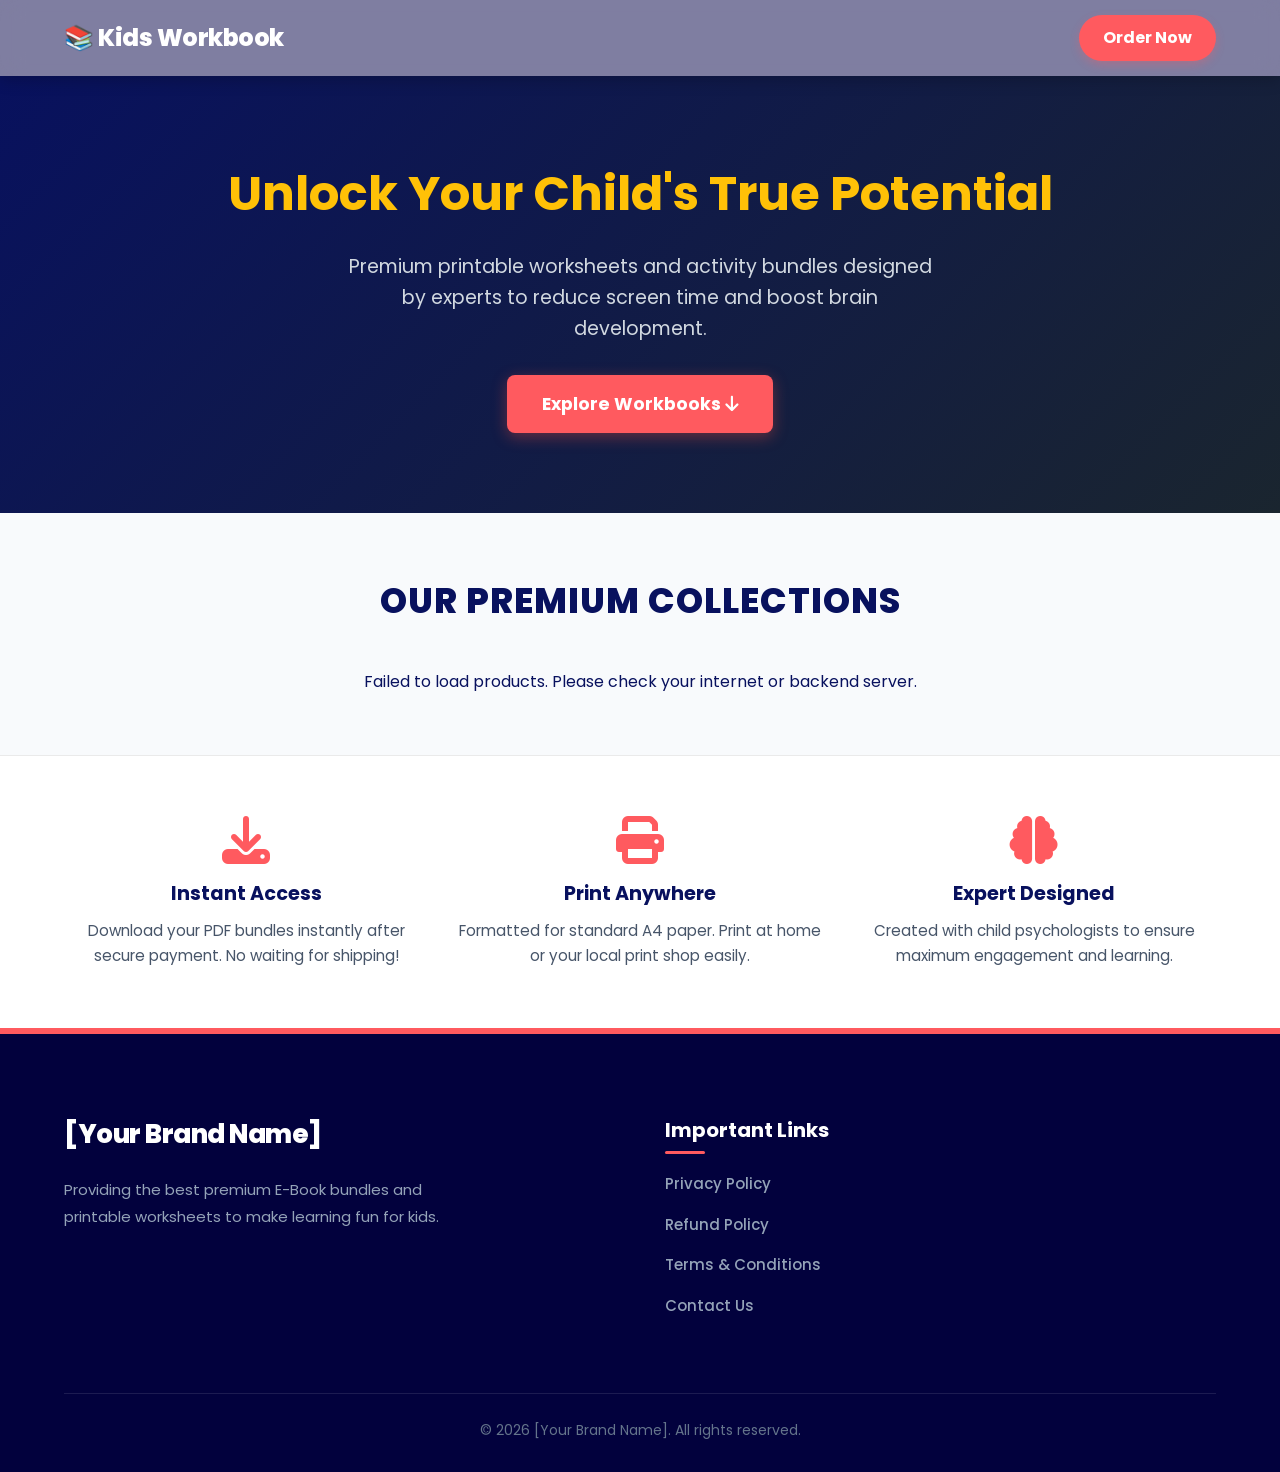
==== frontend/index.html @ 14c8f672 "added index" ====
<!DOCTYPE html>
<html lang="en">
<head>
    <meta charset="UTF-8">
    <meta name="viewport" content="width=device-width, initial-scale=1.0">
    <title>Home - Kids Learning Materials</title>
    <link href="https://fonts.googleapis.com/css2?family=Poppins:wght@400;600;800&display=swap" rel="stylesheet">
    <link rel="stylesheet" href="https://cdnjs.cloudflare.com/ajax/libs/font-awesome/6.4.0/css/all.min.css">
    
    <link rel="stylesheet" href="workbook.css">
    <link rel="stylesheet" href="footer-style.css">
    
    <link rel="stylesheet" href="index.css">
</head>
<body>

    <nav class="top-nav">
        <div class="nav-brand">📚 Kids Workbook</div>
        <a href="checkout.html" class="nav-btn">Order Now</a>
    </nav>

    <section class="hero">
        <h1>Unlock Your Child's True Potential</h1>
        <p>Premium printable worksheets and activity bundles designed by experts to reduce screen time and boost brain development.</p>
        <a href="#workbooks" class="btn-main">Explore Workbooks <i class="fas fa-arrow-down"></i></a>
    </section>

    <section class="products-section" id="workbooks">
        <h2 class="section-title">Our Premium Collections</h2>
        
        <div class="product-grid" id="product-container">
            <p style="font-size: 1.2rem; color: #555;">Loading amazing workbooks...</p>
        </div>
    </section>

    <section class="features-home">
        <div class="feature-item">
            <i class="fas fa-download"></i>
            <h4>Instant Access</h4>
            <p>Download your PDF bundles instantly after secure payment. No waiting for shipping!</p>
        </div>
        <div class="feature-item">
            <i class="fas fa-print"></i>
            <h4>Print Anywhere</h4>
            <p>Formatted for standard A4 paper. Print at home or your local print shop easily.</p>
        </div>
        <div class="feature-item">
            <i class="fas fa-brain"></i>
            <h4>Expert Designed</h4>
            <p>Created with child psychologists to ensure maximum engagement and learning.</p>
        </div>
    </section>

    <footer class="site-footer">
        <div class="footer-container">
            <div class="footer-brand">
                <h3>[Your Brand Name]</h3>
                <p>Providing the best premium E-Book bundles and printable worksheets to make learning fun for kids.</p>
            </div>

            <div class="footer-links">
                <h4>Important Links</h4>
                <ul>
                    <li><a href="privacy-policy.html">Privacy Policy</a></li>
                    <li><a href="refund-policy.html">Refund Policy</a></li>
                    <li><a href="terms-conditions.html">Terms & Conditions</a></li>
                    <li><a href="contact-us.html">Contact Us</a></li>
                </ul>
            </div>
        </div>

        <div class="footer-bottom">
            <p>&copy; 2026 [Your Brand Name]. All rights reserved.</p>
        </div>
    </footer>

    <script src="config.js"></script>
    <script src="index.js"></script>
</body>
</html>
---- frontend/workbook.css ----
/* =========================================
   COLOR PALETTE & VARIABLES (Kids & Trust Psychology)
   ========================================= */
   :root {
    --c-primary: #06033d;       /* Trustworthy Indigo for Parents */
    --c-secondary: #10B981;     /* Growth/Success Emerald Green */
    --c-action: #FF5A5F;        /* Vibrant Coral Red for High Conversion CTAs */
    --c-action-hover: #E0484D;  /* Darker Coral for Hover */
    --c-accent: #FFC107;        /* Playful Yellow */
    --c-dark: #08115e;          /* Soft Slate Dark for readable text */
    --c-text-gray: #475569;     /* Slate Gray for paragraphs */
    --c-bg-light: #F8FAFC;      /* Clean Off-White Background */
    --c-bg-alt: #F0F9FF;        /* Soft Sky Blue Background for sections */
    --c-white: #FFFFFF;
    --shadow-sm: 0 4px 6px -1px rgba(0, 0, 0, 0.1), 0 2px 4px -1px rgba(0, 0, 0, 0.06);
    --shadow-md: 0 10px 15px -3px rgba(0, 0, 0, 0.1), 0 4px 6px -2px rgba(0, 0, 0, 0.05);
    --shadow-lg: 0 20px 25px -5px rgba(0, 0, 0, 0.1), 0 10px 10px -5px rgba(0, 0, 0, 0.04);
}

/* =========================================
   GLOBAL RESET & TYPOGRAPHY
   ========================================= */
* {
    margin: 0;
    padding: 0;
    box-sizing: border-box;
    font-family: 'Poppins', 'Arial', sans-serif;
}

body {
    background-color: var(--c-bg-light);
    color: var(--c-dark);
    line-height: 1.6;
    overflow-x: hidden;
}

/* =========================================
   TOP NAVIGATION
   ========================================= */
/* =========================================
   TOP NAVIGATION (Dark Blue Glass Effect)
   ========================================= */
.top-nav {
    display: flex;
    justify-content: space-between;
    align-items: center;
    padding: 15px 5%;
    
    /* Dark Blue color with 85% opacity for glass effect */
    background-color: rgba(6, 3, 70, 0.50); 
    
    /* Blur effect for the glassmorphism */
    backdrop-filter: blur(12px); 
    -webkit-backdrop-filter: blur(12px); /* Safari support */
    
    /* Subtle shadow at the bottom */
    box-shadow: 0 4px 15px rgba(0, 0, 0, 0.2); 
    
    position: sticky;
    top: 0;
    z-index: 1000;
}

.nav-brand {
    font-size: 24px;
    font-weight: 800;
    color: var(--c-white); /* Text color ko white karna zaroori hai dark background par */
    letter-spacing: -0.5px;
}

.nav-btn {
    background-color: var(--c-action);
    color: var(--c-white);
    padding: 10px 24px;
    text-decoration: none;
    border-radius: 50px; /* Pill shape for playful look */
    font-weight: 700;
    transition: all 0.3s ease;
    box-shadow: 0 4px 10px rgba(255, 90, 95, 0.3);
}

.nav-btn:hover {
    background-color: var(--c-action-hover);
    transform: translateY(-2px);
    box-shadow: 0 6px 15px rgba(255, 90, 95, 0.4);
}

.container {
    max-width: 100%;
    margin: 0 auto;
    background-color: var(--c-bg-light);
}

/* =========================================
   HERO SECTION (Eye-catching & Trustworthy)
   ========================================= */
.hero-section {
    background: linear-gradient(135deg, var(--c-primary) 0%, #04115f 100%);
    color: var(--c-white);
    padding: 80px 5% 100px;
    text-align: center;
    position: relative;
    overflow: hidden;
}

/* Playful background shape */
.hero-section::after {
    content: '';
    position: absolute;
    bottom: -50px;
    left: 0;
    width: 100%;
    height: 100px;
    background: var(--c-bg-light);
    clip-path: ellipse(60% 100px at 50% 100%);
}

.hero-content {
    display: flex;
    flex-direction: column;
    align-items: center;
    gap: 40px;
    position: relative;
    z-index: 2;
    max-width: 1200px;
    margin: 0 auto;
}

.hero-text {
    max-width: 700px;
}

.hero-section h1 {
    color: var(--c-accent); /* Bright Yellow Highlight */
    font-size: clamp(32px, 5vw, 48px);
    font-weight: 800;
    line-height: 1.2;
    margin-bottom: 20px;
    text-shadow: 0 2px 4px rgba(0,0,0,0.2);
}

.hero-section p {
    font-size: 18px;
    line-height: 1.6;
    margin-bottom: 15px;
    color: #E0E7FF;
}

.hero-image {
    width: 100%;
    max-width: 450px;
    border-radius: 24px;
    border: 6px solid rgba(255, 255, 255, 0.2);
    box-shadow: var(--shadow-lg);
    transform: rotate(-2deg);
    transition: transform 0.3s ease;
}

.hero-image:hover {
    transform: rotate(0deg) scale(1.02);
}

/* =========================================
   CALL TO ACTION BUTTONS (High Conversion)
   ========================================= */
.cta-container {
    padding: 40px 20px;
    background-color: transparent;
    text-align: center;
    position: relative;
    z-index: 10;
}

.btn-red {
    background: linear-gradient(135deg, var(--c-action) 0%, #FF3338 100%);
    color: var(--c-white);
    text-decoration: none;
    display: inline-block;
    padding: 18px 40px;
    max-width: 450px;
    width: 100%;
    font-size: 22px;
    font-weight: 800;
    border-radius: 50px;
    border: none;
    box-shadow: 0 10px 25px rgba(255, 90, 95, 0.4);
    cursor: pointer;
    transition: all 0.3s cubic-bezier(0.175, 0.885, 0.32, 1.275);
    animation: pulse-btn 2s infinite;
}

.btn-red:hover {
    transform: translateY(-5px) scale(1.03);
    box-shadow: 0 15px 35px rgba(255, 90, 95, 0.5);
    background: linear-gradient(135deg, #FF3338 0%, var(--c-action) 100%);
}

.btn-red .dynamic-price {
    display: block;
    margin-top: 5px;
    font-size: 15px;
    font-weight: 600;
    color: #FFE5E5;
    text-transform: uppercase;
    letter-spacing: 1px;
}

@keyframes pulse-btn {
    0% { box-shadow: 0 0 0 0 rgba(255, 90, 95, 0.7); }
    70% { box-shadow: 0 0 0 15px rgba(255, 90, 95, 0); }
    100% { box-shadow: 0 0 0 0 rgba(255, 90, 95, 0); }
}

/* =========================================
   BENEFITS & FEATURES SECTION
   ========================================= */
.benefit-title-wrapper {
    padding: 60px 20px 20px;
    text-align: center;
    background-color: var(--c-bg-alt);
}

.benifit-titall {
    color: var(--c-dark);
    font-size: clamp(24px, 4vw, 36px);
    font-weight: 800;
    position: relative;
    display: inline-block;
}

.benifit-titall::after {
    content: '';
    position: absolute;
    width: 60%;
    height: 4px;
    background-color: var(--c-accent);
    bottom: -10px;
    left: 20%;
    border-radius: 2px;
}

.features-section {
    padding: 40px 5% 80px;
    background-color: var(--c-bg-alt);
}

.features-grid {
    display: grid;
    grid-template-columns: repeat(auto-fit, minmax(300px, 1fr));
    gap: 30px;
    max-width: 1200px;
    margin: 0 auto;
}

.feature-box {
    background-color: var(--c-white);
    padding: 30px;
    border-radius: 24px;
    display: flex;
    align-items: flex-start;
    box-shadow: var(--shadow-md);
    border: 2px solid transparent;
    transition: all 0.3s ease;
    position: relative;
    overflow: hidden;
}

.feature-box::before {
    content: '';
    position: absolute;
    top: 0;
    left: 0;
    width: 6px;
    height: 100%;
    background-color: var(--c-secondary);
}

.feature-box:hover {
    transform: translateY(-5px);
    box-shadow: var(--shadow-lg);
    border-color: rgba(16, 185, 129, 0.2);
}

.feature-icon {
    width: 60px;
    height: 60px;
    margin-right: 20px;
    border-radius: 16px;
    object-fit: contain;
    background: #F0FDF4;
    padding: 10px;
}

.feature-text h3 {
    font-size: 20px;
    font-weight: 700;
    color: var(--c-dark);
    margin-bottom: 10px;
}

.feature-text p {
    font-size: 15px;
    color: var(--c-text-gray);
    line-height: 1.6;
}

/* =========================================
   PROBLEM/ADDICTION SECTION (Awareness)
   ========================================= */
.addiction-section-wrapper {
    background: linear-gradient(to right, #FFF1F2, #FFE4E6);
    color: var(--c-dark);
    display: flex;
    justify-content: center;
    padding: 80px 5%;
}

.addiction-container {
    max-width: 900px;
    text-align: center;
    width: 100%;
    background: var(--c-white);
    padding: 50px;
    border-radius: 30px;
    box-shadow: var(--shadow-lg);
    border-top: 8px solid var(--c-action);
}

.addiction-container h2.addiction-title {
    font-size: clamp(28px, 4vw, 42px);
    font-weight: 900;
    margin-bottom: 15px;
    color: var(--c-action);
    text-transform: uppercase;
}

.addiction-container .subtitle {
    font-size: 18px;
    font-weight: 600;
    color: var(--c-text-gray);
    margin-bottom: 40px;
}

.effects-list {
    display: grid;
    grid-template-columns: repeat(auto-fit, minmax(280px, 1fr));
    gap: 20px;
    margin-bottom: 40px;
}

.effect-item {
    background: var(--c-bg-light);
    color: var(--c-dark);
    display: flex;
    align-items: flex-start;
    padding: 20px;
    text-align: left;
    font-size: 15px;
    border-radius: 16px;
    box-shadow: var(--shadow-sm);
    transition: transform 0.2s;
    border: 1px solid #FEE2E2;
}

.effect-item:hover {
    transform: translateY(-3px);
    background: #FEF2F2;
}

.effect-item i {
    width: 40px;
    font-size: 24px;
    color: var(--c-action);
    margin-top: 2px;
}

.promo-text {
    font-size: 18px;
    line-height: 1.6;
    color: var(--c-text-gray);
    margin-bottom: 30px;
    background: #F0FDF4;
    padding: 20px;
    border-radius: 16px;
    border: 2px dashed var(--c-secondary);
}

.promo-text strong {
    color: var(--c-secondary);
    font-weight: 800;
}

/* =========================================
   WORKSHEET BUNDLE SECTION
   ========================================= */
.worksheet-section {
    background-color: #06033d;
    padding: 80px 5%;
    text-align: center;
}

.section-title {
    color: var(--c-accent);
    font-size: clamp(24px, 4vw, 36px);
    font-weight: 800;
    text-transform: uppercase;
    margin-bottom: 50px;
    letter-spacing: 1px;
}

.cards-container, 
.grid-container {
    display: grid;
    grid-template-columns: repeat(4, 1fr);
    gap: 30px;
    max-width: 1200px;
    margin: 0 auto;
}

.card {
    background-color: var(--c-white);
    width: 100%;
    padding: 1px;
    border-radius: 10px;
    box-shadow: var(--shadow-md);
    display: flex;
    flex-direction: column;
    transition: transform 0.3s ease;
}

.card:hover {
    transform: translateY(-10px);
    box-shadow: var(--shadow-lg);
}

.image-container {
    width: 100%;
    height: 220px;
    border-radius: 16px;
    background-color: var(--c-bg-light);
    overflow: hidden;
    position: relative;
}

.image-slider {
    display: flex;
    width: 300%;
    height: 100%;
    transition: transform 0.5s ease-in-out;
}

.image-slider img {
    width: 33.333%;
    height: 100%;
    object-fit: cover;
}

.card-label {
    background-color: var(--c-bg-alt);
    color: var(--c-primary);
    padding: 15px;
    font-size: 16px;
    font-weight: 800;
    border-radius: 12px;
    text-transform: capitalize;
    margin-top: 20px;
    border: 1px solid #DBEAFE;
}

/* =========================================
   GALLERY SECTION
   ========================================= */
.gallery-section {
    padding: 80px 5%;
    text-align: center;
    background-color: var(--c-bg-light);
}

.gallery-section h2 {
    font-size: clamp(24px, 4vw, 36px);
    font-weight: 800;
    margin-bottom: 40px;
    color: var(--c-dark);
}

.grid-item {
    width: 100%;
    height: 280px;
    border-radius: 24px;
    border: none;
    box-shadow: var(--shadow-md);
    overflow: hidden; 
    background: #000;
}

.grid-item video,
.grid-item iframe {
    width: 100%;
    height: 100%;
    object-fit: cover; 
    pointer-events: none;
    opacity: 0.9;
    transition: opacity 0.3s;
}

.grid-item:hover video {
    opacity: 1;
}

/* =========================================
   CAROUSEL SECTION
   ========================================= */
.carousel-section-wrapper {
    background: #06033d;
    color: var(--c-white);
    display: flex;
    justify-content: center;
    align-items: center;
    padding: 80px 5%;
}

.carousel-section-container {
    width: 100%;
    max-width: 1100px;
    text-align: center;
}

.carousel-section-container h1 {
    font-size: clamp(28px, 4vw, 42px);
    margin-bottom: 40px;
    font-weight: 800;
    color: var(--c-accent);
}

.carousel-wrapper {
    overflow: hidden;
    width: 100%;
    position: relative;
    padding: 20px 0;
}

.carousel-track {
    display: flex;
    gap: 20px;
    transition: transform 0.5s cubic-bezier(0.25, 1, 0.5, 1);
    transform: translateX(0);
}

.carousel-card {
    background-color: transparent;
    min-width: calc(33.333% - 13.33px);
    height: 400px; 
    border-radius: 20px;
    padding: 0; 
    display: flex;
    align-items: center;
    border: 4px solid rgba(255,255,255,0.1);
    box-shadow: var(--shadow-md);
    overflow: hidden; 
    transition: transform 0.3s;
}

.carousel-card:hover {
    transform: scale(1.03);
    border-color: var(--c-accent);
}

.carousel-image {
    width: 100%;
    height: 100%;
    object-fit: cover; 
}

.dots-container {
    display: flex;
    justify-content: center;
    gap: 12px;
    margin: 30px 0 40px;
}

.dot {
    width: 14px;
    height: 14px;
    background-color: var(--c-text-gray);
    border-radius: 50%;
    cursor: pointer;
    transition: all 0.3s;
}

.dot.active {
    background-color: var(--c-accent);
    transform: scale(1.3);
}

/* =========================================
   FAQ SECTION
   ========================================= */
.faq-section {
    padding: 80px 5%;
    background-color: var(--c-bg-alt);
    display: flex;
    flex-direction: column;
    align-items: center;
}

.faq-section h2 {
    color: var(--c-dark);
    font-size: clamp(28px, 4vw, 42px);
    font-weight: 800;
    margin-bottom: 50px;
    text-align: center;
}

.faq-container {
    width: 100%;
    max-width: 850px;
    display: flex;
    flex-direction: column;
    gap: 20px;
}

.faq-item {
    background-color: var(--c-white);
    border-radius: 16px;
    overflow: hidden;
    box-shadow: var(--shadow-sm);
    border: 1px solid #E2E8F0;
    transition: box-shadow 0.3s ease;
}

.faq-item:hover {
    box-shadow: var(--shadow-md);
}

.faq-question {
    width: 100%;
    text-align: left;
    background: none;
    border: none;
    padding: 24px 30px;
    font-size: 18px;
    color: var(--c-dark);
    font-weight: 700;
    cursor: pointer;
    display: flex;
    justify-content: space-between;
    align-items: center;
    transition: background-color 0.3s ease;
}

.faq-question:hover {
    background-color: #F8FAFC;
}

.faq-question .icon {
    font-size: 24px;
    color: var(--c-primary);
    transition: transform 0.4s cubic-bezier(0.175, 0.885, 0.32, 1.275);
    background: #EEF2FF;
    width: 40px;
    height: 40px;
    display: flex;
    align-items: center;
    justify-content: center;
    border-radius: 50%;
}

.faq-question.active .icon {
    transform: rotate(45deg);
    background: var(--c-action);
    color: white;
}

.faq-answer {
    max-height: 0;
    overflow: hidden;
    transition: max-height 0.4s ease-out;
    background-color: var(--c-white);
}

.faq-answer p {
    padding: 0 30px 24px 30px;
    font-size: 16px;
    color: var(--c-text-gray);
    line-height: 1.7;
}


/* background: linear-gradient(135deg, var(--c-dark) 0%, #0F172A 100%); */
/* =========================================
   PREMIUM BUNDLE & RECOMMEND SECTION
   ========================================= */
.premium-bundle-section {
    background: #06033d;
    padding: 40px 5%;
    color: var(--c-white);
}

.premium-container {
    max-width: 1200px;
    margin: 0 auto;
}

.text-white {
    color: var(--c-white) !important;
}

.bundle-content {
    display: flex;
    flex-wrap: wrap;
    align-items: center;
    gap: 50px;
}

.bundle-image-box {
    flex: 1;
    min-width: 300px;
    background: var(--c-white);
    padding: 15px;
    border-radius: 12px;
    border: 3px solid #EF4444; /* Screenshot jaisa red border */
    text-align: center;
}

.printer-img {
    width: 100%;
    max-width: 400px;
    height: auto;
    border-radius: 8px;
}

.bundle-features {
    flex: 1.2;
    min-width: 300px;
    display: flex;
    flex-direction: column;
    gap: 35px;
}

.b-feature-item {
    display: flex;
    gap: 20px;
    align-items: flex-start;
}

.b-icon {
    font-size: 30px;
    margin-top: 5px;
}

.print-icon { color: #EF4444; } /* Red */
.track-icon { color: #F59E0B; } /* Yellow */
.award-icon { color: #3B82F6; } /* Blue */

.b-text h3 {
    font-size: 22px;
    font-weight: 800;
    margin-bottom: 8px;
}

.b-text p {
    color: #CBD5E1;
    font-size: 15px;
    line-height: 1.6;
}

.recommend-grid {
    display: grid;
    grid-template-columns: repeat(auto-fit, minmax(280px, 1fr));
    gap: 30px;
}

.rec-card {
    background: var(--c-white);
    border-radius: 12px;
    padding: 40px 30px;
    text-align: center;
    box-shadow: var(--shadow-md);
    transition: transform 0.3s ease;
}

.rec-card:hover {
    transform: translateY(-5px);
}

/* Bottom borders corresponding to colors */
.rec-card.border-red { border-bottom: 6px solid #EF4444; }
.rec-card.border-yellow { border-bottom: 6px solid #F59E0B; }
.rec-card.border-blue { border-bottom: 6px solid #3B82F6; }

.rec-icon {
    font-size: 45px;
    margin-bottom: 20px;
}

.rec-card h3 {
    font-size: 20px;
    font-weight: 800;
    margin-bottom: 15px;
}

.rec-card p {
    color: var(--c-text-gray);
    font-size: 14px;
    line-height: 1.6;
}
/* =========================================
   MEDIA QUERIES (Responsive Design)
   ========================================= */
@media (min-width: 1024px) {
    .hero-content { 
        flex-direction: row; 
        text-align: left; 
        justify-content: space-between; 
    }
    .hero-text { margin-right: 40px; }
    .hero-section::after {
        clip-path: ellipse(70% 120px at 50% 100%);
    }
}

@media (max-width: 1024px) {
    .cards-container, .grid-container { grid-template-columns: repeat(3, 1fr); }
}

@media (max-width: 768px) {
    .cards-container, .grid-container { grid-template-columns: repeat(2, 1fr); }
    .carousel-card { min-width: calc(50% - 10px); }
    .addiction-container { padding: 30px 20px; }
    .top-nav { padding: 15px 20px; }
    .btn-red { font-size: 18px; padding: 15px 30px; }
}

@media (max-width: 600px) {
    .cards-container, .grid-container { grid-template-columns: 1fr; }
    .image-container { height: 260px; }
    .hero-section { padding: 60px 20px 80px; }
}

@media (max-width: 480px) {
    .carousel-card { min-width: 100%; }
    .faq-question { font-size: 16px; padding: 20px; }
    .feature-box { flex-direction: column; text-align: center; align-items: center; }
    .feature-icon { margin: 0 0 15px 0; }
    .effect-item { flex-direction: column; text-align: center; }
    .effect-item i { margin-bottom: 10px; }
}
---- frontend/footer-style.css ----
/* =========================================
   FOOTER STYLES (Modern & Consistent Theme)
   ========================================= */

.site-footer {
    background-color:#02013d; /* Deep slate dark for premium feel */
    color: var(--c-white, #FFFFFF);
    padding: 80px 5% 30px;
    font-family: 'Poppins', 'Arial', sans-serif;
    border-top: 6px solid var(--c-action, #FF5A5F); /* Vibrant coral top border */
    position: relative;
}

.footer-container {
    max-width: 1200px;
    margin: 0 auto;
    display: flex;
    justify-content: space-between;
    flex-wrap: wrap; 
    gap: 50px;
}

.footer-brand {
    flex: 1;
    min-width: 280px;
}

.footer-brand h3 {
    font-size: 26px;
    font-weight: 800;
    margin-bottom: 20px;
    color: var(--c-white, #FFFFFF);
    letter-spacing: -0.5px;
}

.footer-brand h3 span {
    color: var(--c-accent, #FFC107); /* Playful yellow touch for the brand name */
}

.footer-brand p {
    color: #94A3B8; /* Slate 400 for softer, readable text */
    font-size: 15px;
    line-height: 1.8;
    max-width: 380px;
}

.footer-links {
    flex: 1;
    min-width: 250px;
}

.footer-links h4 {
    font-size: 20px;
    font-weight: 700;
    margin-bottom: 25px;
    color: var(--c-white, #FFFFFF);
    position: relative;
    display: inline-block;
}

/* Elegant line below the heading */
.footer-links h4::after {
    content: '';
    position: absolute;
    left: 0;
    bottom: -8px;
    width: 40px;
    height: 3px;
    background-color: var(--c-action, #FF5A5F);
    border-radius: 2px;
}

.footer-links ul {
    list-style: none; 
    padding: 0;
}

.footer-links li {
    margin-bottom: 15px;
}

.footer-links a {
    color: #94A3B8;
    text-decoration: none; 
    font-size: 15px;
    font-weight: 500;
    transition: all 0.3s ease;
    display: inline-block;
}

/* Modern hover effect for links */
.footer-links a:hover {
    color: var(--c-white, #FFFFFF);
    transform: translateX(6px); /* Smoothly moves right on hover */
}

.footer-bottom {
    max-width: 1200px;
    margin: 60px auto 0;
    padding-top: 25px;
    border-top: 1px solid rgba(255, 255, 255, 0.1);
    text-align: center;
    display: flex;
    flex-direction: column;
    align-items: center;
    gap: 15px;
}

.footer-bottom p {
    color: #64748B;
    font-size: 14px;
}

/* =========================================
   RESPONSIVE DESIGN FOR FOOTER
   ========================================= */
@media (max-width: 768px) {
    .site-footer {
        padding: 60px 5% 30px;
    }
    
    .footer-container {
        flex-direction: column;
        gap: 40px;
    }
    
    .footer-brand p {
        max-width: 100%;
    }
}


/*mini futer style*/

/* =========================================
   MINI FOOTER (For Checkout & Thank You Pages)
   ========================================= */
.site-footer.mini-footer {
    padding: 20px 5%; /* Upar aur niche ki extra 80px padding kam kar di */
}

.site-footer.mini-footer .footer-bottom {
    margin-top: 0; /* Khali jagah ka margin hata diya */
    padding-top: 0;
    border-top: none; /* Upar ki line hata di kyunki koi content nahi hai uske upar */
}
---- frontend/index.css ----
/* ================= HERO SECTION ================= */
.hero {
    background: linear-gradient(135deg, var(--c-dark) 0%, #1a252f 100%);
    color: var(--c-white);
    padding: 80px 5%;
    text-align: center;
}

.hero h1 {
    font-size: 3rem;
    color: var(--c-accent);
    margin-bottom: 20px;
}

.hero p {
    font-size: 1.2rem;
    max-width: 600px;
    margin: 0 auto 30px auto;
    line-height: 1.6;
    color: #d1d8e0;
}

.btn-main {
    background-color: var(--c-action);
    color: var(--c-white);
    padding: 15px 35px;
    font-size: 1.1rem;
    font-weight: bold;
    border-radius: 8px;
    display: inline-block;
    transition: transform 0.3s, background 0.3s;
    box-shadow: 0 4px 15px rgba(231, 76, 60, 0.4);
    text-decoration: none;
}

.btn-main:hover {
    background-color: var(--c-action-hover);
    transform: translateY(-3px);
}

/* ================= PRODUCTS GRID ================= */
.products-section {
    padding: 60px 5%;
    text-align: center;
    background-color: var(--c-bg-light);
}

.section-title {
    font-size: 2.2rem;
    margin-bottom: 40px;
    color: var(--c-dark);
}

.product-grid {
    display: grid;
    grid-template-columns: repeat(auto-fit, minmax(280px, 1fr));
    gap: 30px;
    max-width: 1200px;
    margin: 0 auto;
}

.product-card {
    background: var(--c-white);
    border-radius: 12px;
    overflow: hidden;
    box-shadow: 0 5px 15px rgba(0,0,0,0.05);
    transition: transform 0.3s;
    border: 1px solid #eaeaea;
    display: flex;
    flex-direction: column;
    text-align: left;
}

.product-card:hover {
    transform: translateY(-10px);
    box-shadow: 0 8px 25px rgba(0,0,0,0.1);
}

.product-img {
    width: 100%;
    height: 220px;
    object-fit: cover;
    border-bottom: 3px solid var(--c-accent);
}

.product-info {
    padding: 20px;
    display: flex;
    flex-direction: column;
    flex-grow: 1;
}

.product-info h3 {
    font-size: 1.3rem;
    margin-bottom: 10px;
    color: var(--c-dark);
}

.product-info p {
    color: var(--c-text-gray);
    font-size: 0.95rem;
    margin-bottom: 20px;
    line-height: 1.5;
    flex-grow: 1;
}

.price-row {
    display: flex;
    justify-content: space-between;
    align-items: center;
    margin-top: auto;
}

.price {
    font-size: 1.4rem;
    font-weight: 800;
    color: var(--c-dark);
}

.btn-view {
    background: var(--c-dark);
    color: var(--c-white);
    padding: 10px 20px;
    border-radius: 6px;
    font-weight: 600;
    transition: 0.3s;
    text-decoration: none;
}

.btn-view:hover {
    background: var(--c-action);
}

/* ================= FEATURES ================= */
.features-home {
    background-color: var(--c-white);
    padding: 60px 5%;
    display: grid;
    grid-template-columns: repeat(auto-fit, minmax(250px, 1fr));
    gap: 30px;
    text-align: center;
    border-top: 1px solid #eaeaea;
}

.feature-item i {
    font-size: 3rem;
    color: var(--c-action);
    margin-bottom: 15px;
}

.feature-item h4 {
    font-size: 1.2rem;
    margin-bottom: 10px;
    color: var(--c-dark);
}

.feature-item p {
    color: var(--c-text-gray);
    font-size: 0.95rem;
}

@media (max-width: 768px) {
    .hero h1 { font-size: 2.2rem; }
}
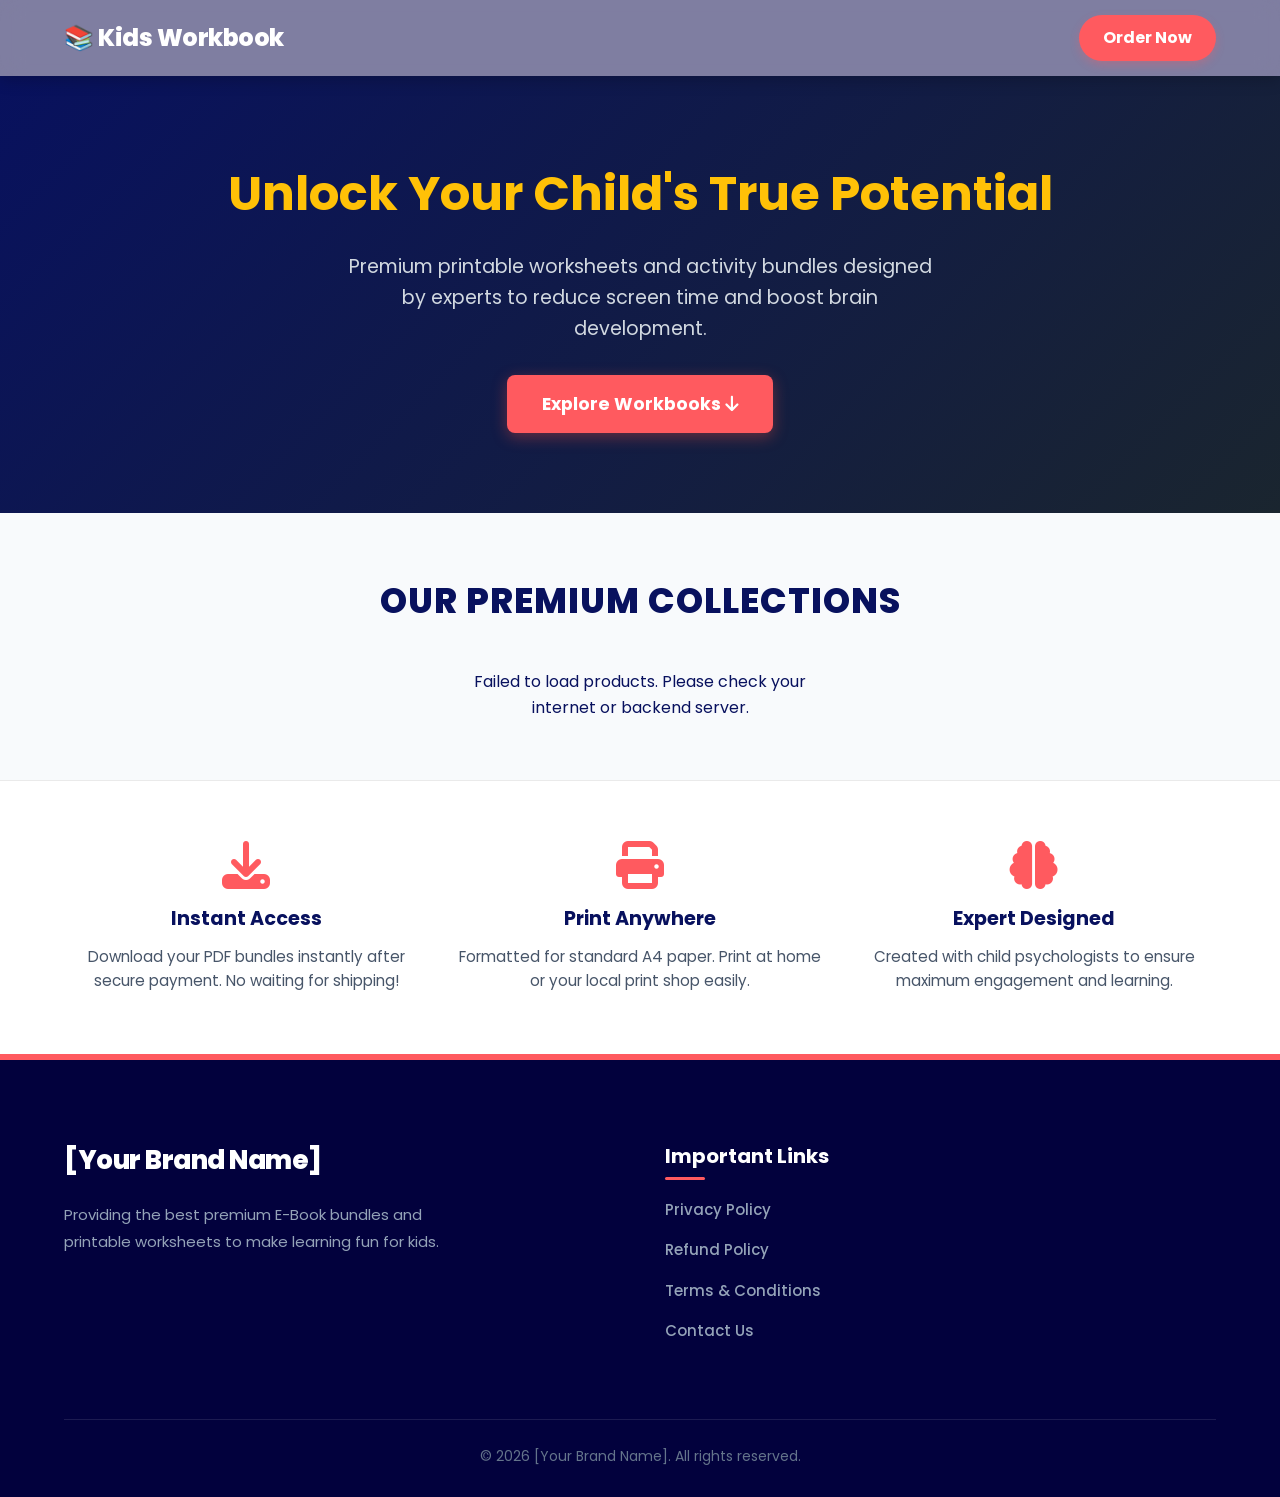
==== commit 41351b9e: "some udpates index css" ====
--- a/frontend/index.html
+++ b/frontend/index.html
@@ -15,7 +15,7 @@
 <body>
 
     <nav class="top-nav">
-        <div class="nav-brand">📚 Kids Workbook</div>
+        <div href="#index" class="nav-brand">📚 Kids Workbook</div>
         <a href="checkout.html" class="nav-btn">Order Now</a>
     </nav>
 
--- a/frontend/index.css
+++ b/frontend/index.css
@@ -53,7 +53,9 @@
 
 .product-grid {
     display: grid;
-    grid-template-columns: repeat(auto-fit, minmax(280px, 1fr));
+    /* 1fr ki jagah 350px lagaya taaki card ek limit se zyada chouda na ho */
+    grid-template-columns: repeat(auto-fit, minmax(280px, 350px)); 
+    justify-content: center; /* Ek book ho ya 3, sabko center mein dikhayega */
     gap: 30px;
     max-width: 1200px;
     margin: 0 auto;
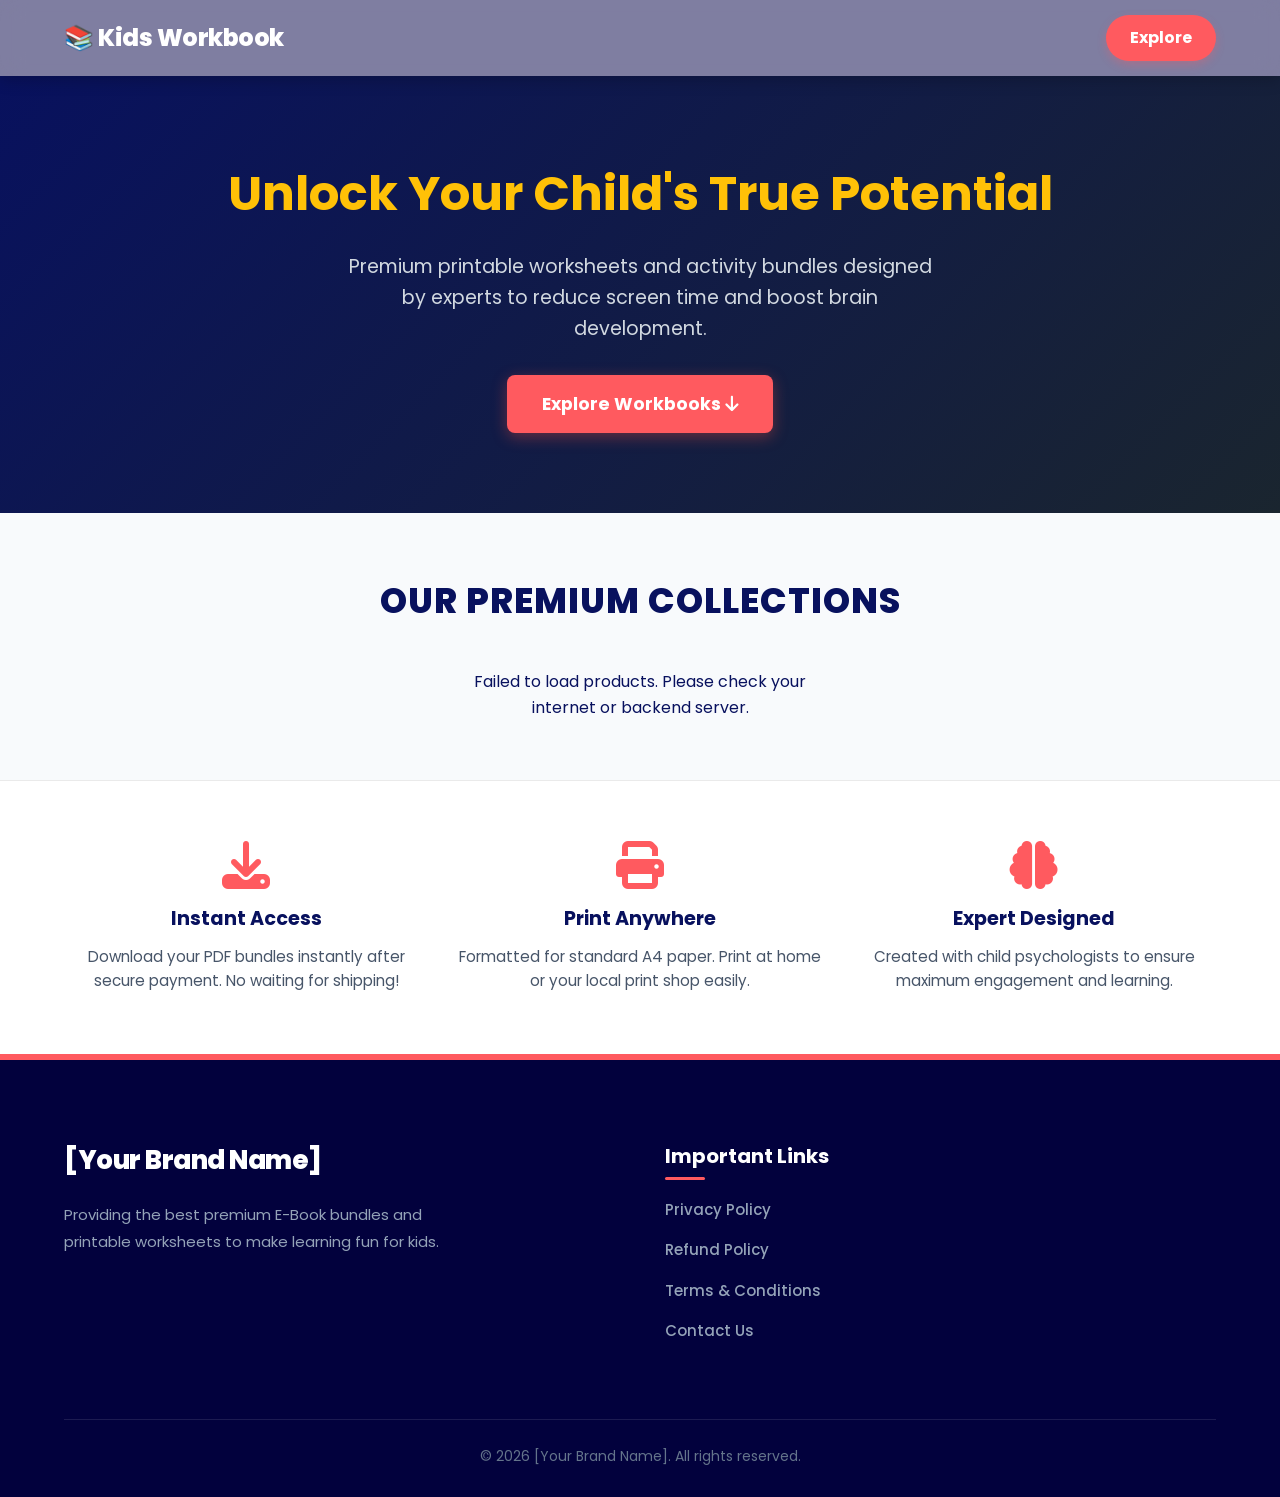
==== commit 757928d3: "updates for nav orderr toh explore" ====
--- a/frontend/index.html
+++ b/frontend/index.html
@@ -1,33 +1,36 @@
 <!DOCTYPE html>
 <html lang="en">
+
 <head>
     <meta charset="UTF-8">
     <meta name="viewport" content="width=device-width, initial-scale=1.0">
     <title>Home - Kids Learning Materials</title>
     <link href="https://fonts.googleapis.com/css2?family=Poppins:wght@400;600;800&display=swap" rel="stylesheet">
     <link rel="stylesheet" href="https://cdnjs.cloudflare.com/ajax/libs/font-awesome/6.4.0/css/all.min.css">
-    
+
     <link rel="stylesheet" href="workbook.css">
     <link rel="stylesheet" href="footer-style.css">
-    
+
     <link rel="stylesheet" href="index.css">
 </head>
+
 <body>
 
     <nav class="top-nav">
-        <div href="#index" class="nav-brand">📚 Kids Workbook</div>
-        <a href="checkout.html" class="nav-btn">Order Now</a>
+        <a href="index.html" class="nav-brand" style="text-decoration: none;">📚 Kids Workbook</a>
+        <a href="#workbooks" class="nav-btn">Explore</a>
     </nav>
 
     <section class="hero">
         <h1>Unlock Your Child's True Potential</h1>
-        <p>Premium printable worksheets and activity bundles designed by experts to reduce screen time and boost brain development.</p>
+        <p>Premium printable worksheets and activity bundles designed by experts to reduce screen time and boost brain
+            development.</p>
         <a href="#workbooks" class="btn-main">Explore Workbooks <i class="fas fa-arrow-down"></i></a>
     </section>
 
     <section class="products-section" id="workbooks">
         <h2 class="section-title">Our Premium Collections</h2>
-        
+
         <div class="product-grid" id="product-container">
             <p style="font-size: 1.2rem; color: #555;">Loading amazing workbooks...</p>
         </div>
@@ -77,4 +80,5 @@
     <script src="config.js"></script>
     <script src="index.js"></script>
 </body>
+
 </html>
--- a/frontend/workbook.css
+++ b/frontend/workbook.css
@@ -1,25 +1,20 @@
-/* =========================================
-   COLOR PALETTE & VARIABLES (Kids & Trust Psychology)
-   ========================================= */
-   :root {
-    --c-primary: #06033d;       /* Trustworthy Indigo for Parents */
-    --c-secondary: #10B981;     /* Growth/Success Emerald Green */
-    --c-action: #FF5A5F;        /* Vibrant Coral Red for High Conversion CTAs */
-    --c-action-hover: #E0484D;  /* Darker Coral for Hover */
-    --c-accent: #FFC107;        /* Playful Yellow */
-    --c-dark: #08115e;          /* Soft Slate Dark for readable text */
-    --c-text-gray: #475569;     /* Slate Gray for paragraphs */
-    --c-bg-light: #F8FAFC;      /* Clean Off-White Background */
-    --c-bg-alt: #F0F9FF;        /* Soft Sky Blue Background for sections */
+:root {
+    --c-primary: #06033d;
+    --c-secondary: #10B981;
+    --c-action: #FF5A5F;
+    --c-action-hover: #E0484D;
+    --c-accent: #FFC107;
+    --c-dark: #08115e;
+    --c-text-gray: #475569;
+    --c-bg-light: #F8FAFC;
+    --c-bg-alt: #F0F9FF;
     --c-white: #FFFFFF;
     --shadow-sm: 0 4px 6px -1px rgba(0, 0, 0, 0.1), 0 2px 4px -1px rgba(0, 0, 0, 0.06);
     --shadow-md: 0 10px 15px -3px rgba(0, 0, 0, 0.1), 0 4px 6px -2px rgba(0, 0, 0, 0.05);
     --shadow-lg: 0 20px 25px -5px rgba(0, 0, 0, 0.1), 0 10px 10px -5px rgba(0, 0, 0, 0.04);
 }
 
-/* =========================================
-   GLOBAL RESET & TYPOGRAPHY
-   ========================================= */
+
 * {
     margin: 0;
     padding: 0;
@@ -34,28 +29,20 @@
     overflow-x: hidden;
 }
 
-/* =========================================
-   TOP NAVIGATION
-   ========================================= */
-/* =========================================
-   TOP NAVIGATION (Dark Blue Glass Effect)
-   ========================================= */
+
 .top-nav {
     display: flex;
     justify-content: space-between;
     align-items: center;
     padding: 15px 5%;
-    
-    /* Dark Blue color with 85% opacity for glass effect */
-    background-color: rgba(6, 3, 70, 0.50); 
-    
-    /* Blur effect for the glassmorphism */
-    backdrop-filter: blur(12px); 
-    -webkit-backdrop-filter: blur(12px); /* Safari support */
-    
-    /* Subtle shadow at the bottom */
-    box-shadow: 0 4px 15px rgba(0, 0, 0, 0.2); 
-    
+
+    background-color: rgba(6, 3, 70, 0.50);
+
+    backdrop-filter: blur(12px);
+    -webkit-backdrop-filter: blur(12px);
+
+    box-shadow: 0 4px 15px rgba(0, 0, 0, 0.2);
+
     position: sticky;
     top: 0;
     z-index: 1000;
@@ -64,7 +51,7 @@
 .nav-brand {
     font-size: 24px;
     font-weight: 800;
-    color: var(--c-white); /* Text color ko white karna zaroori hai dark background par */
+    color: var(--c-white);
     letter-spacing: -0.5px;
 }
 
@@ -73,7 +60,7 @@
     color: var(--c-white);
     padding: 10px 24px;
     text-decoration: none;
-    border-radius: 50px; /* Pill shape for playful look */
+    border-radius: 50px;
     font-weight: 700;
     transition: all 0.3s ease;
     box-shadow: 0 4px 10px rgba(255, 90, 95, 0.3);
@@ -91,9 +78,7 @@
     background-color: var(--c-bg-light);
 }
 
-/* =========================================
-   HERO SECTION (Eye-catching & Trustworthy)
-   ========================================= */
+
 .hero-section {
     background: linear-gradient(135deg, var(--c-primary) 0%, #04115f 100%);
     color: var(--c-white);
@@ -103,7 +88,6 @@
     overflow: hidden;
 }
 
-/* Playful background shape */
 .hero-section::after {
     content: '';
     position: absolute;
@@ -131,12 +115,12 @@
 }
 
 .hero-section h1 {
-    color: var(--c-accent); /* Bright Yellow Highlight */
+    color: var(--c-accent);
     font-size: clamp(32px, 5vw, 48px);
     font-weight: 800;
     line-height: 1.2;
     margin-bottom: 20px;
-    text-shadow: 0 2px 4px rgba(0,0,0,0.2);
+    text-shadow: 0 2px 4px rgba(0, 0, 0, 0.2);
 }
 
 .hero-section p {
@@ -160,9 +144,7 @@
     transform: rotate(0deg) scale(1.02);
 }
 
-/* =========================================
-   CALL TO ACTION BUTTONS (High Conversion)
-   ========================================= */
+
 .cta-container {
     padding: 40px 20px;
     background-color: transparent;
@@ -206,14 +188,20 @@
 }
 
 @keyframes pulse-btn {
-    0% { box-shadow: 0 0 0 0 rgba(255, 90, 95, 0.7); }
-    70% { box-shadow: 0 0 0 15px rgba(255, 90, 95, 0); }
-    100% { box-shadow: 0 0 0 0 rgba(255, 90, 95, 0); }
-}
-
-/* =========================================
-   BENEFITS & FEATURES SECTION
-   ========================================= */
+    0% {
+        box-shadow: 0 0 0 0 rgba(255, 90, 95, 0.7);
+    }
+
+    70% {
+        box-shadow: 0 0 0 15px rgba(255, 90, 95, 0);
+    }
+
+    100% {
+        box-shadow: 0 0 0 0 rgba(255, 90, 95, 0);
+    }
+}
+
+
 .benefit-title-wrapper {
     padding: 60px 20px 20px;
     text-align: center;
@@ -304,9 +292,7 @@
     line-height: 1.6;
 }
 
-/* =========================================
-   PROBLEM/ADDICTION SECTION (Awareness)
-   ========================================= */
+
 .addiction-section-wrapper {
     background: linear-gradient(to right, #FFF1F2, #FFE4E6);
     color: var(--c-dark);
@@ -390,9 +376,7 @@
     font-weight: 800;
 }
 
-/* =========================================
-   WORKSHEET BUNDLE SECTION
-   ========================================= */
+
 .worksheet-section {
     background-color: #06033d;
     padding: 80px 5%;
@@ -408,7 +392,7 @@
     letter-spacing: 1px;
 }
 
-.cards-container, 
+.cards-container,
 .grid-container {
     display: grid;
     grid-template-columns: repeat(4, 1fr);
@@ -467,9 +451,7 @@
     border: 1px solid #DBEAFE;
 }
 
-/* =========================================
-   GALLERY SECTION
-   ========================================= */
+
 .gallery-section {
     padding: 80px 5%;
     text-align: center;
@@ -489,7 +471,7 @@
     border-radius: 24px;
     border: none;
     box-shadow: var(--shadow-md);
-    overflow: hidden; 
+    overflow: hidden;
     background: #000;
 }
 
@@ -497,7 +479,7 @@
 .grid-item iframe {
     width: 100%;
     height: 100%;
-    object-fit: cover; 
+    object-fit: cover;
     pointer-events: none;
     opacity: 0.9;
     transition: opacity 0.3s;
@@ -507,9 +489,7 @@
     opacity: 1;
 }
 
-/* =========================================
-   CAROUSEL SECTION
-   ========================================= */
+
 .carousel-section-wrapper {
     background: #06033d;
     color: var(--c-white);
@@ -549,14 +529,14 @@
 .carousel-card {
     background-color: transparent;
     min-width: calc(33.333% - 13.33px);
-    height: 400px; 
+    height: 400px;
     border-radius: 20px;
-    padding: 0; 
+    padding: 0;
     display: flex;
     align-items: center;
-    border: 4px solid rgba(255,255,255,0.1);
+    border: 4px solid rgba(255, 255, 255, 0.1);
     box-shadow: var(--shadow-md);
-    overflow: hidden; 
+    overflow: hidden;
     transition: transform 0.3s;
 }
 
@@ -568,7 +548,7 @@
 .carousel-image {
     width: 100%;
     height: 100%;
-    object-fit: cover; 
+    object-fit: cover;
 }
 
 .dots-container {
@@ -592,9 +572,7 @@
     transform: scale(1.3);
 }
 
-/* =========================================
-   FAQ SECTION
-   ========================================= */
+
 .faq-section {
     padding: 80px 5%;
     background-color: var(--c-bg-alt);
@@ -686,10 +664,6 @@
 }
 
 
-/* background: linear-gradient(135deg, var(--c-dark) 0%, #0F172A 100%); */
-/* =========================================
-   PREMIUM BUNDLE & RECOMMEND SECTION
-   ========================================= */
 .premium-bundle-section {
     background: #06033d;
     padding: 40px 5%;
@@ -718,7 +692,7 @@
     background: var(--c-white);
     padding: 15px;
     border-radius: 12px;
-    border: 3px solid #EF4444; /* Screenshot jaisa red border */
+    border: 3px solid #EF4444;
     text-align: center;
 }
 
@@ -748,9 +722,17 @@
     margin-top: 5px;
 }
 
-.print-icon { color: #EF4444; } /* Red */
-.track-icon { color: #F59E0B; } /* Yellow */
-.award-icon { color: #3B82F6; } /* Blue */
+.print-icon {
+    color: #EF4444;
+}
+
+.track-icon {
+    color: #F59E0B;
+}
+
+.award-icon {
+    color: #3B82F6;
+}
 
 .b-text h3 {
     font-size: 22px;
@@ -783,10 +765,17 @@
     transform: translateY(-5px);
 }
 
-/* Bottom borders corresponding to colors */
-.rec-card.border-red { border-bottom: 6px solid #EF4444; }
-.rec-card.border-yellow { border-bottom: 6px solid #F59E0B; }
-.rec-card.border-blue { border-bottom: 6px solid #3B82F6; }
+.rec-card.border-red {
+    border-bottom: 6px solid #EF4444;
+}
+
+.rec-card.border-yellow {
+    border-bottom: 6px solid #F59E0B;
+}
+
+.rec-card.border-blue {
+    border-bottom: 6px solid #3B82F6;
+}
 
 .rec-icon {
     font-size: 45px;
@@ -804,46 +793,98 @@
     font-size: 14px;
     line-height: 1.6;
 }
-/* =========================================
-   MEDIA QUERIES (Responsive Design)
-   ========================================= */
+
 @media (min-width: 1024px) {
-    .hero-content { 
-        flex-direction: row; 
-        text-align: left; 
-        justify-content: space-between; 
-    }
-    .hero-text { margin-right: 40px; }
+    .hero-content {
+        flex-direction: row;
+        text-align: left;
+        justify-content: space-between;
+    }
+
+    .hero-text {
+        margin-right: 40px;
+    }
+
     .hero-section::after {
         clip-path: ellipse(70% 120px at 50% 100%);
     }
 }
 
 @media (max-width: 1024px) {
-    .cards-container, .grid-container { grid-template-columns: repeat(3, 1fr); }
+
+    .cards-container,
+    .grid-container {
+        grid-template-columns: repeat(3, 1fr);
+    }
 }
 
 @media (max-width: 768px) {
-    .cards-container, .grid-container { grid-template-columns: repeat(2, 1fr); }
-    .carousel-card { min-width: calc(50% - 10px); }
-    .addiction-container { padding: 30px 20px; }
-    .top-nav { padding: 15px 20px; }
-    .btn-red { font-size: 18px; padding: 15px 30px; }
+
+    .cards-container,
+    .grid-container {
+        grid-template-columns: repeat(2, 1fr);
+    }
+
+    .carousel-card {
+        min-width: calc(50% - 10px);
+    }
+
+    .addiction-container {
+        padding: 30px 20px;
+    }
+
+    .top-nav {
+        padding: 15px 20px;
+    }
+
+    .btn-red {
+        font-size: 18px;
+        padding: 15px 30px;
+    }
 }
 
 @media (max-width: 600px) {
-    .cards-container, .grid-container { grid-template-columns: 1fr; }
-    .image-container { height: 260px; }
-    .hero-section { padding: 60px 20px 80px; }
+
+    .cards-container,
+    .grid-container {
+        grid-template-columns: 1fr;
+    }
+
+    .image-container {
+        height: 260px;
+    }
+
+    .hero-section {
+        padding: 60px 20px 80px;
+    }
 }
 
 @media (max-width: 480px) {
-    .carousel-card { min-width: 100%; }
-    .faq-question { font-size: 16px; padding: 20px; }
-    .feature-box { flex-direction: column; text-align: center; align-items: center; }
-    .feature-icon { margin: 0 0 15px 0; }
-    .effect-item { flex-direction: column; text-align: center; }
-    .effect-item i { margin-bottom: 10px; }
-}
-
-
+    .carousel-card {
+        min-width: 100%;
+    }
+
+    .faq-question {
+        font-size: 16px;
+        padding: 20px;
+    }
+
+    .feature-box {
+        flex-direction: column;
+        text-align: center;
+        align-items: center;
+    }
+
+    .feature-icon {
+        margin: 0 0 15px 0;
+    }
+
+    .effect-item {
+        flex-direction: column;
+        text-align: center;
+    }
+
+    .effect-item i {
+        margin-bottom: 10px;
+    }
+}
--- a/frontend/footer-style.css
+++ b/frontend/footer-style.css
@@ -1,13 +1,9 @@
-/* =========================================
-   FOOTER STYLES (Modern & Consistent Theme)
-   ========================================= */
-
 .site-footer {
-    background-color:#02013d; /* Deep slate dark for premium feel */
+    background-color: #02013d;
     color: var(--c-white, #FFFFFF);
     padding: 80px 5% 30px;
     font-family: 'Poppins', 'Arial', sans-serif;
-    border-top: 6px solid var(--c-action, #FF5A5F); /* Vibrant coral top border */
+    border-top: 6px solid var(--c-action, #FF5A5F);
     position: relative;
 }
 
@@ -16,7 +12,7 @@
     margin: 0 auto;
     display: flex;
     justify-content: space-between;
-    flex-wrap: wrap; 
+    flex-wrap: wrap;
     gap: 50px;
 }
 
@@ -34,11 +30,11 @@
 }
 
 .footer-brand h3 span {
-    color: var(--c-accent, #FFC107); /* Playful yellow touch for the brand name */
+    color: var(--c-accent, #FFC107);
 }
 
 .footer-brand p {
-    color: #94A3B8; /* Slate 400 for softer, readable text */
+    color: #94A3B8;
     font-size: 15px;
     line-height: 1.8;
     max-width: 380px;
@@ -58,7 +54,6 @@
     display: inline-block;
 }
 
-/* Elegant line below the heading */
 .footer-links h4::after {
     content: '';
     position: absolute;
@@ -71,7 +66,7 @@
 }
 
 .footer-links ul {
-    list-style: none; 
+    list-style: none;
     padding: 0;
 }
 
@@ -81,17 +76,16 @@
 
 .footer-links a {
     color: #94A3B8;
-    text-decoration: none; 
+    text-decoration: none;
     font-size: 15px;
     font-weight: 500;
     transition: all 0.3s ease;
     display: inline-block;
 }
 
-/* Modern hover effect for links */
 .footer-links a:hover {
     color: var(--c-white, #FFFFFF);
-    transform: translateX(6px); /* Smoothly moves right on hover */
+    transform: translateX(6px);
 }
 
 .footer-bottom {
@@ -111,36 +105,30 @@
     font-size: 14px;
 }
 
-/* =========================================
-   RESPONSIVE DESIGN FOR FOOTER
-   ========================================= */
+
 @media (max-width: 768px) {
     .site-footer {
         padding: 60px 5% 30px;
     }
-    
+
     .footer-container {
         flex-direction: column;
         gap: 40px;
     }
-    
+
     .footer-brand p {
         max-width: 100%;
     }
 }
 
 
-/*mini futer style*/
 
-/* =========================================
-   MINI FOOTER (For Checkout & Thank You Pages)
-   ========================================= */
 .site-footer.mini-footer {
-    padding: 20px 5%; /* Upar aur niche ki extra 80px padding kam kar di */
+    padding: 20px 5%;
 }
 
 .site-footer.mini-footer .footer-bottom {
-    margin-top: 0; /* Khali jagah ka margin hata diya */
+    margin-top: 0;
     padding-top: 0;
-    border-top: none; /* Upar ki line hata di kyunki koi content nahi hai uske upar */
+    border-top: none;
 }
--- a/frontend/index.css
+++ b/frontend/index.css
@@ -1,4 +1,8 @@
-/* ================= HERO SECTION ================= */
+html {
+    scroll-behavior: smooth;
+}
+
+
 .hero {
     background: linear-gradient(135deg, var(--c-dark) 0%, #1a252f 100%);
     color: var(--c-white);
@@ -38,7 +42,6 @@
     transform: translateY(-3px);
 }
 
-/* ================= PRODUCTS GRID ================= */
 .products-section {
     padding: 60px 5%;
     text-align: center;
@@ -53,9 +56,8 @@
 
 .product-grid {
     display: grid;
-    /* 1fr ki jagah 350px lagaya taaki card ek limit se zyada chouda na ho */
-    grid-template-columns: repeat(auto-fit, minmax(280px, 350px)); 
-    justify-content: center; /* Ek book ho ya 3, sabko center mein dikhayega */
+    grid-template-columns: repeat(auto-fit, minmax(280px, 350px));
+    justify-content: center;
     gap: 30px;
     max-width: 1200px;
     margin: 0 auto;
@@ -65,7 +67,7 @@
     background: var(--c-white);
     border-radius: 12px;
     overflow: hidden;
-    box-shadow: 0 5px 15px rgba(0,0,0,0.05);
+    box-shadow: 0 5px 15px rgba(0, 0, 0, 0.05);
     transition: transform 0.3s;
     border: 1px solid #eaeaea;
     display: flex;
@@ -75,7 +77,7 @@
 
 .product-card:hover {
     transform: translateY(-10px);
-    box-shadow: 0 8px 25px rgba(0,0,0,0.1);
+    box-shadow: 0 8px 25px rgba(0, 0, 0, 0.1);
 }
 
 .product-img {
@@ -133,7 +135,6 @@
     background: var(--c-action);
 }
 
-/* ================= FEATURES ================= */
 .features-home {
     background-color: var(--c-white);
     padding: 60px 5%;
@@ -162,5 +163,11 @@
 }
 
 @media (max-width: 768px) {
-    .hero h1 { font-size: 2.2rem; }
+    .hero h1 {
+        font-size: 2.2rem;
+    }
+}
+
+#workbooks {
+    scroll-margin-top: 90px;
 }
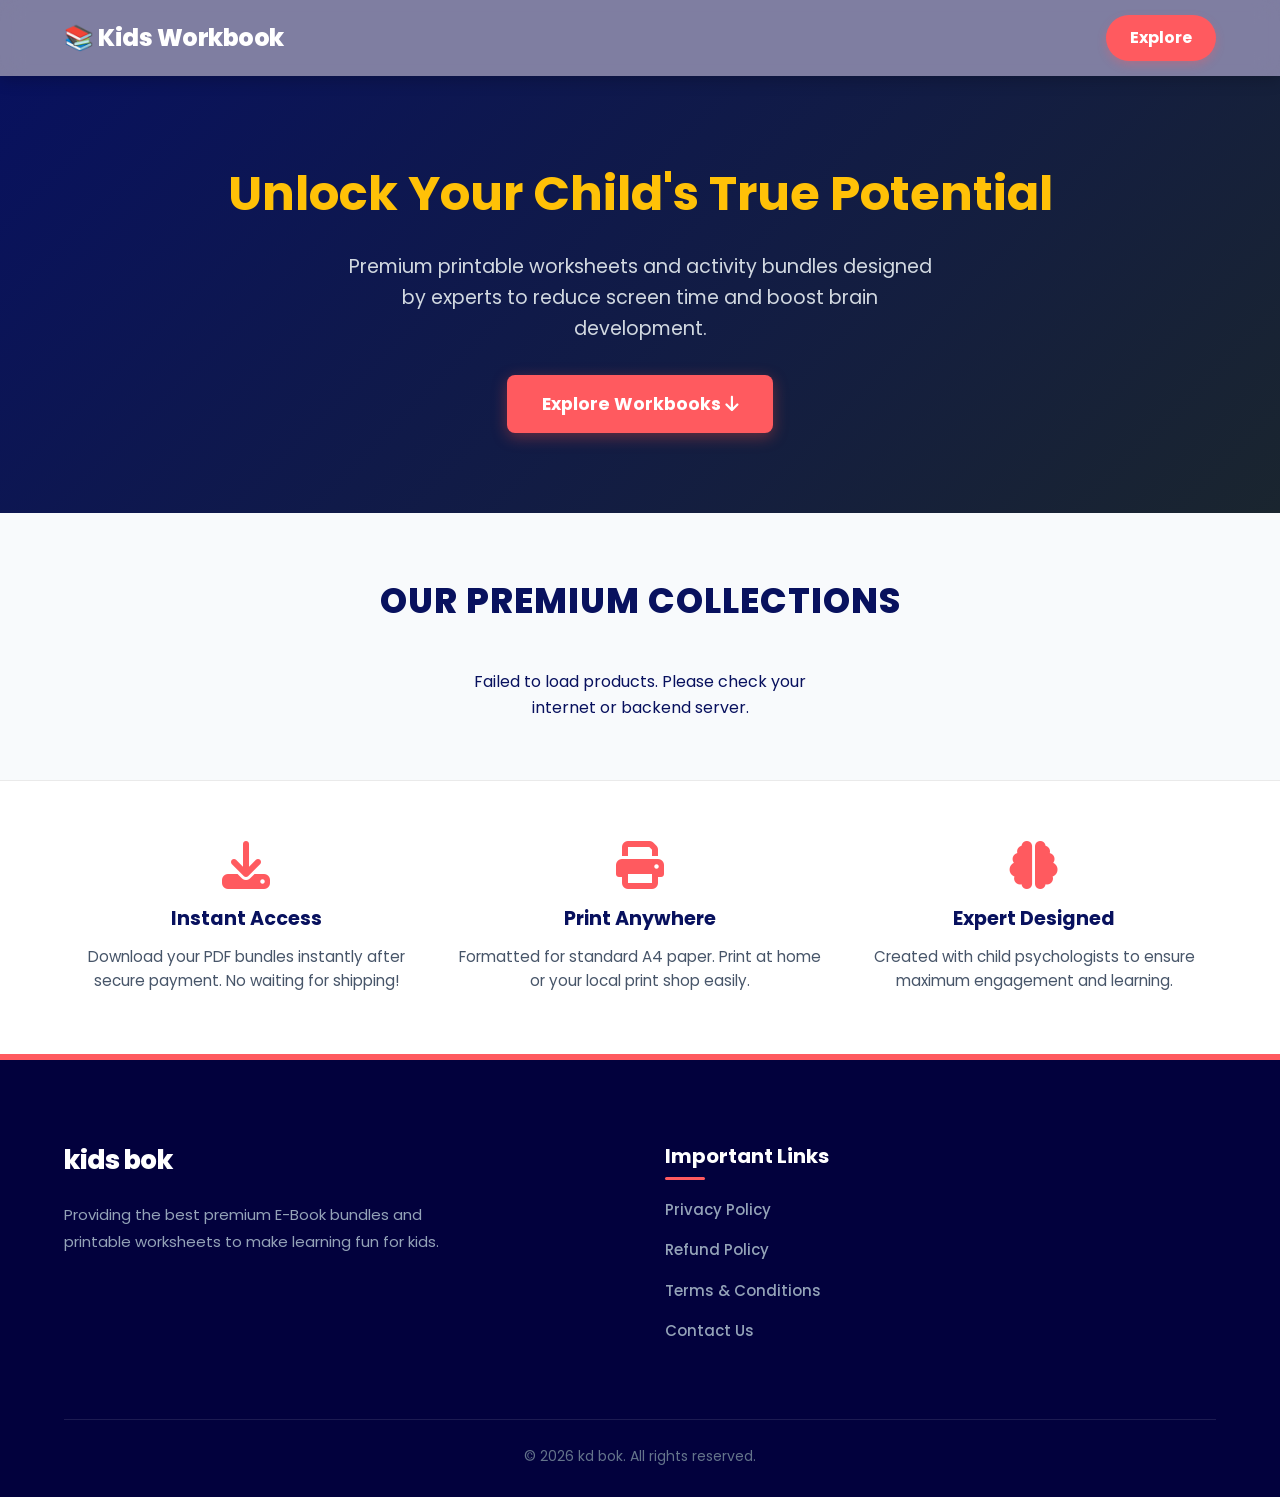
==== commit faf0f31d: "changes on brand and logo name" ====
--- a/frontend/index.html
+++ b/frontend/index.html
@@ -57,7 +57,7 @@
     <footer class="site-footer">
         <div class="footer-container">
             <div class="footer-brand">
-                <h3>[Your Brand Name]</h3>
+                <h3>kids bok</h3>
                 <p>Providing the best premium E-Book bundles and printable worksheets to make learning fun for kids.</p>
             </div>
 
@@ -73,7 +73,7 @@
         </div>
 
         <div class="footer-bottom">
-            <p>&copy; 2026 [Your Brand Name]. All rights reserved.</p>
+            <p>&copy; 2026 kd bok. All rights reserved.</p>
         </div>
     </footer>
 
--- a/frontend/workbook.css
+++ b/frontend/workbook.css
@@ -30,7 +30,7 @@
 }
 
 
-.top-nav {
+/* .top-nav {
     display: flex;
     justify-content: space-between;
     align-items: center;
@@ -46,6 +46,30 @@
     position: sticky;
     top: 0;
     z-index: 1000;
+} */
+
+ /* chatgpt */
+.top-nav {
+    display: flex;
+    justify-content: space-between;
+    align-items: center;
+    padding: 15px 5%;
+    background-color: rgba(6, 3, 70, 0.50);
+    backdrop-filter: blur(12px);
+    -webkit-backdrop-filter: blur(12px);
+    box-shadow: 0 4px 15px rgba(0, 0, 0, 0.2);
+    
+    /* Yahan se naye fixes add kiye gaye hain */
+    position: sticky;
+    top: 0;
+    left: 0;
+    width: 100%;
+    z-index: 1000;
+    
+    /* Hardware acceleration fix (Taki blur glitch na kare) */
+    transform: translateZ(0);
+    -webkit-transform: translateZ(0);
+    will-change: transform, backdrop-filter;
 }
 
 .nav-brand {
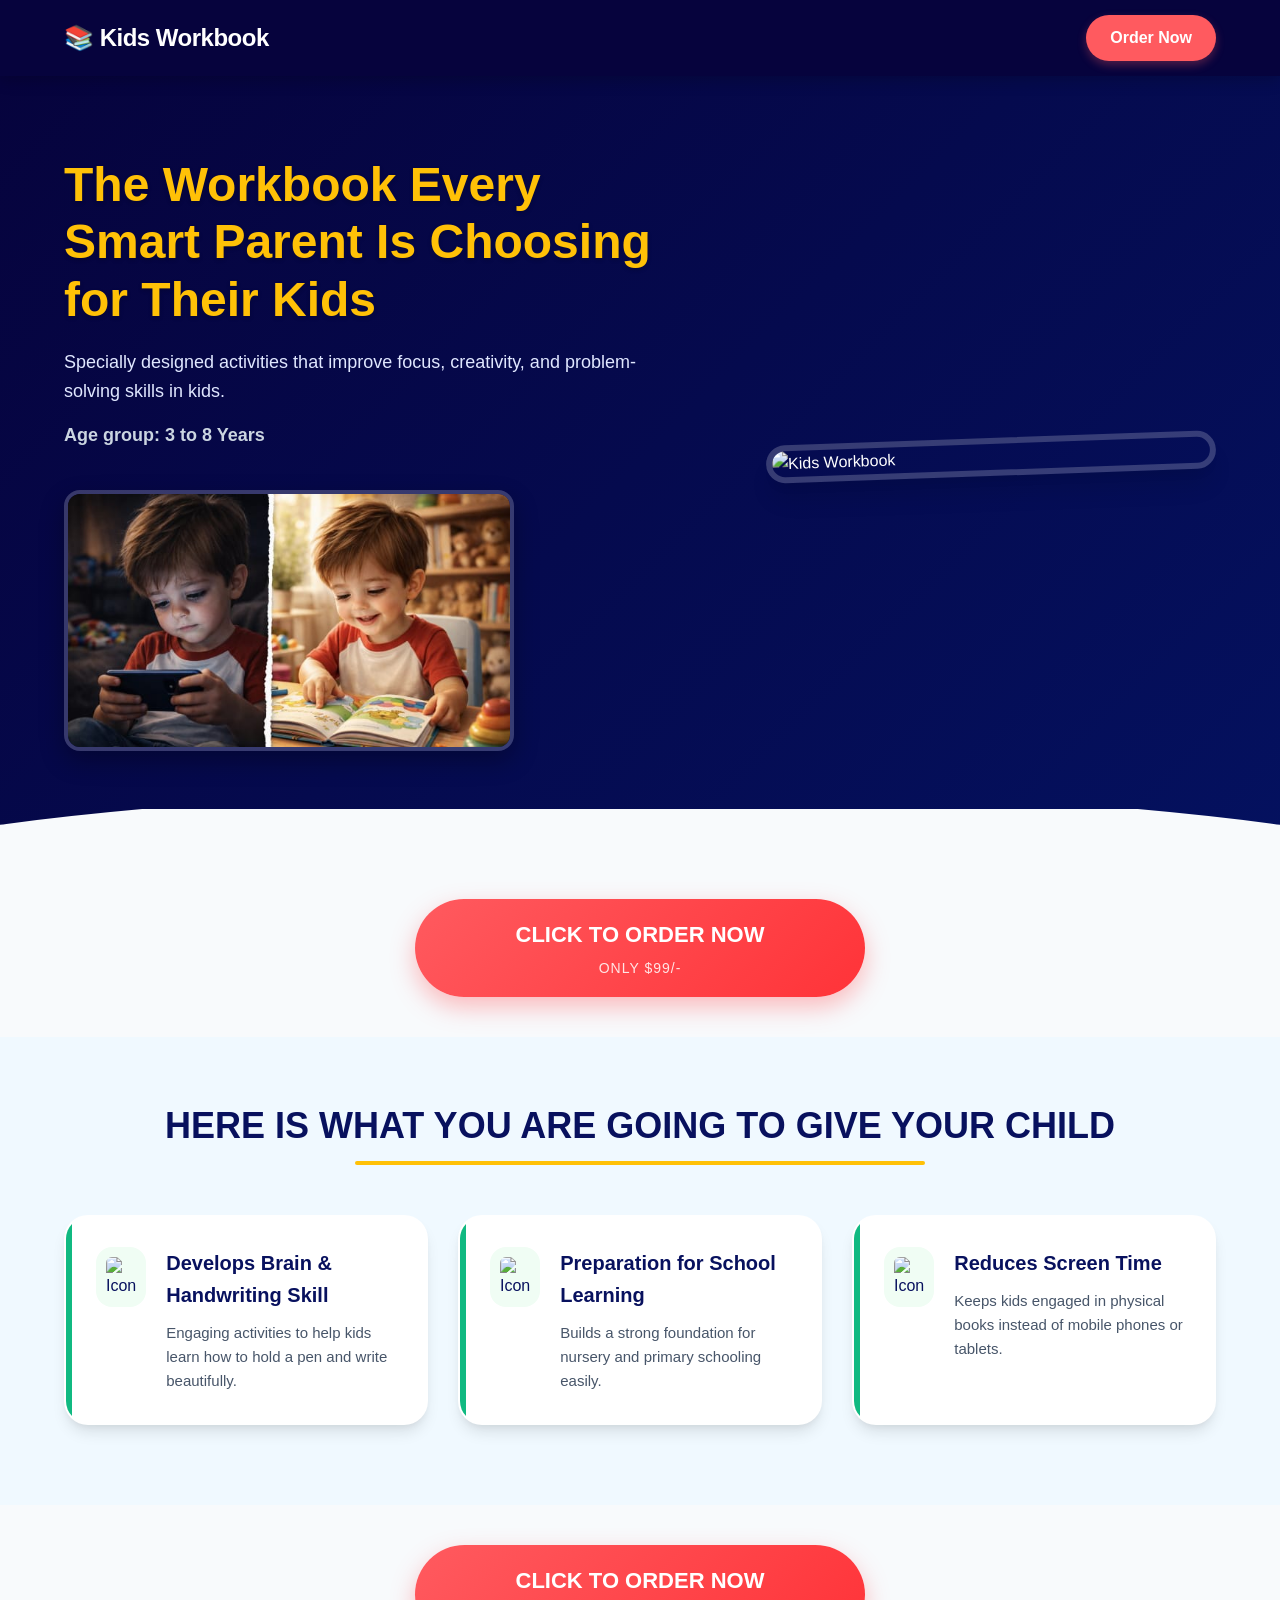
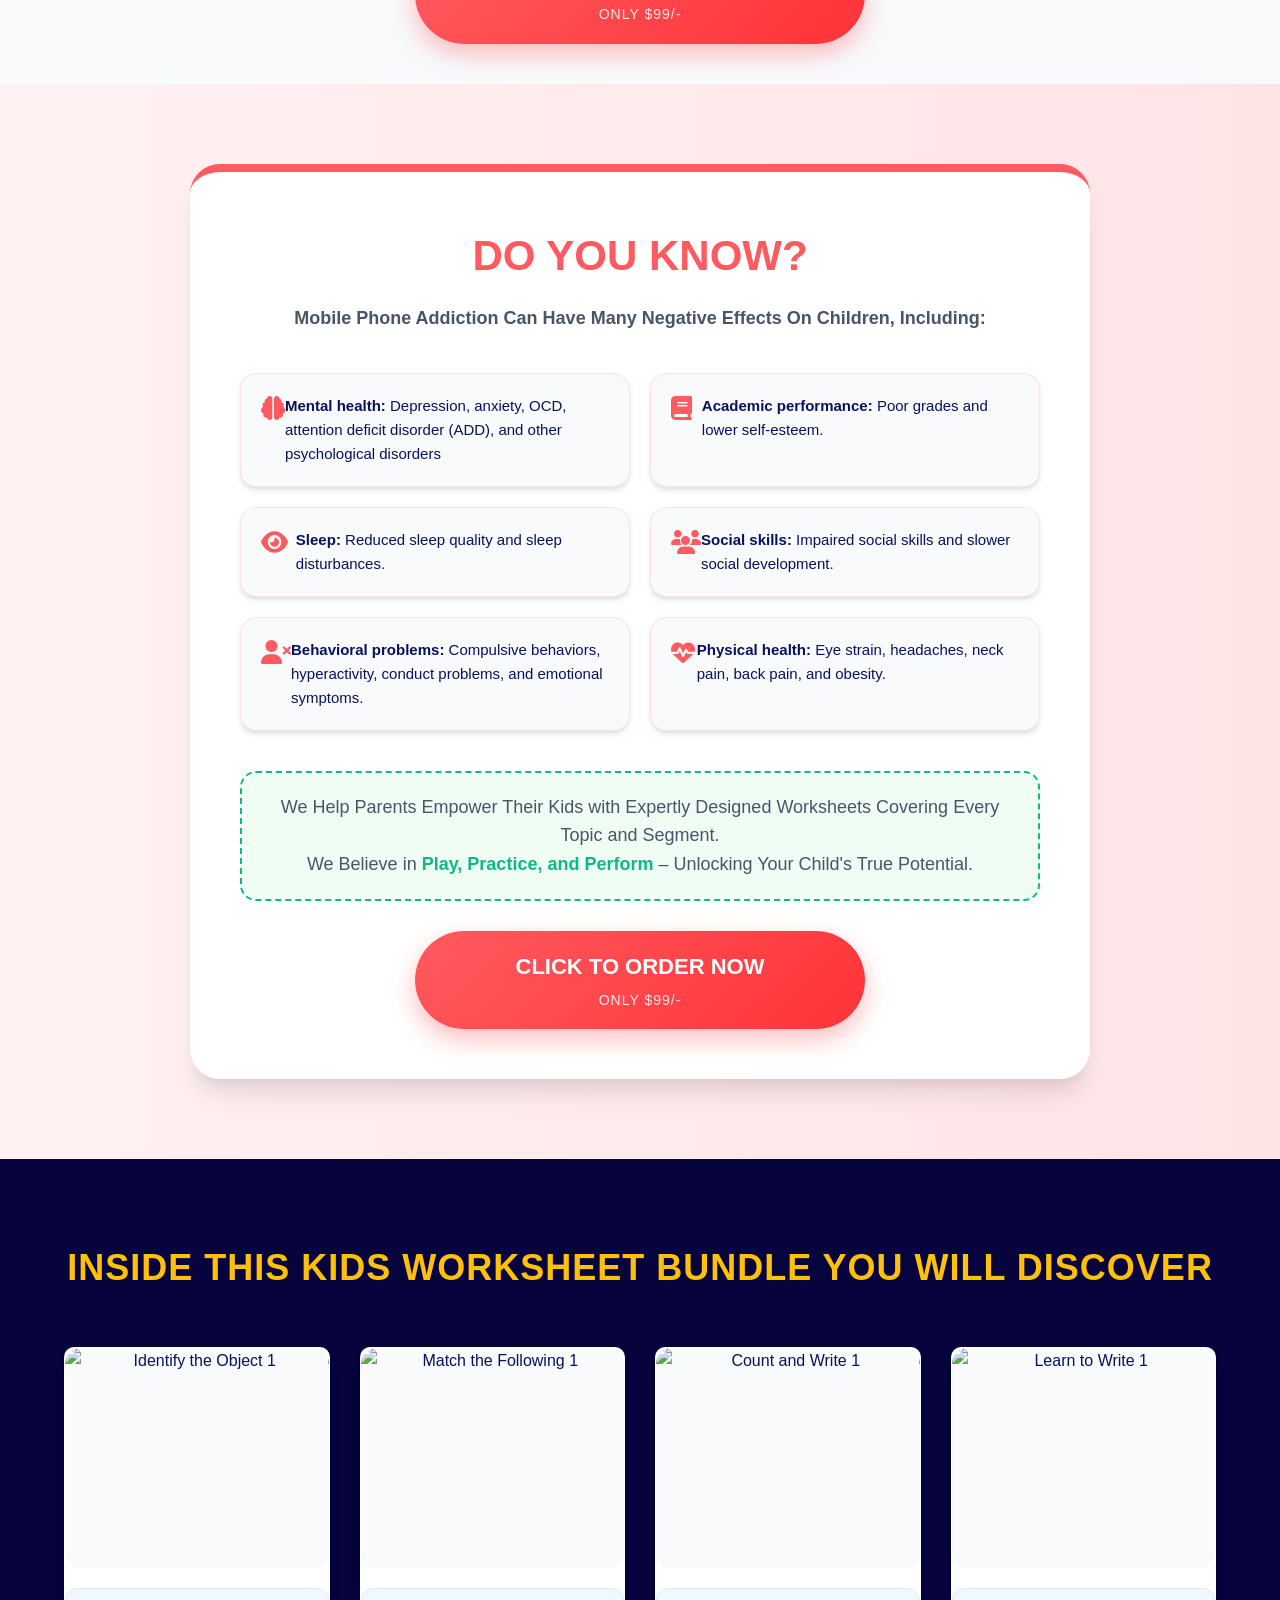
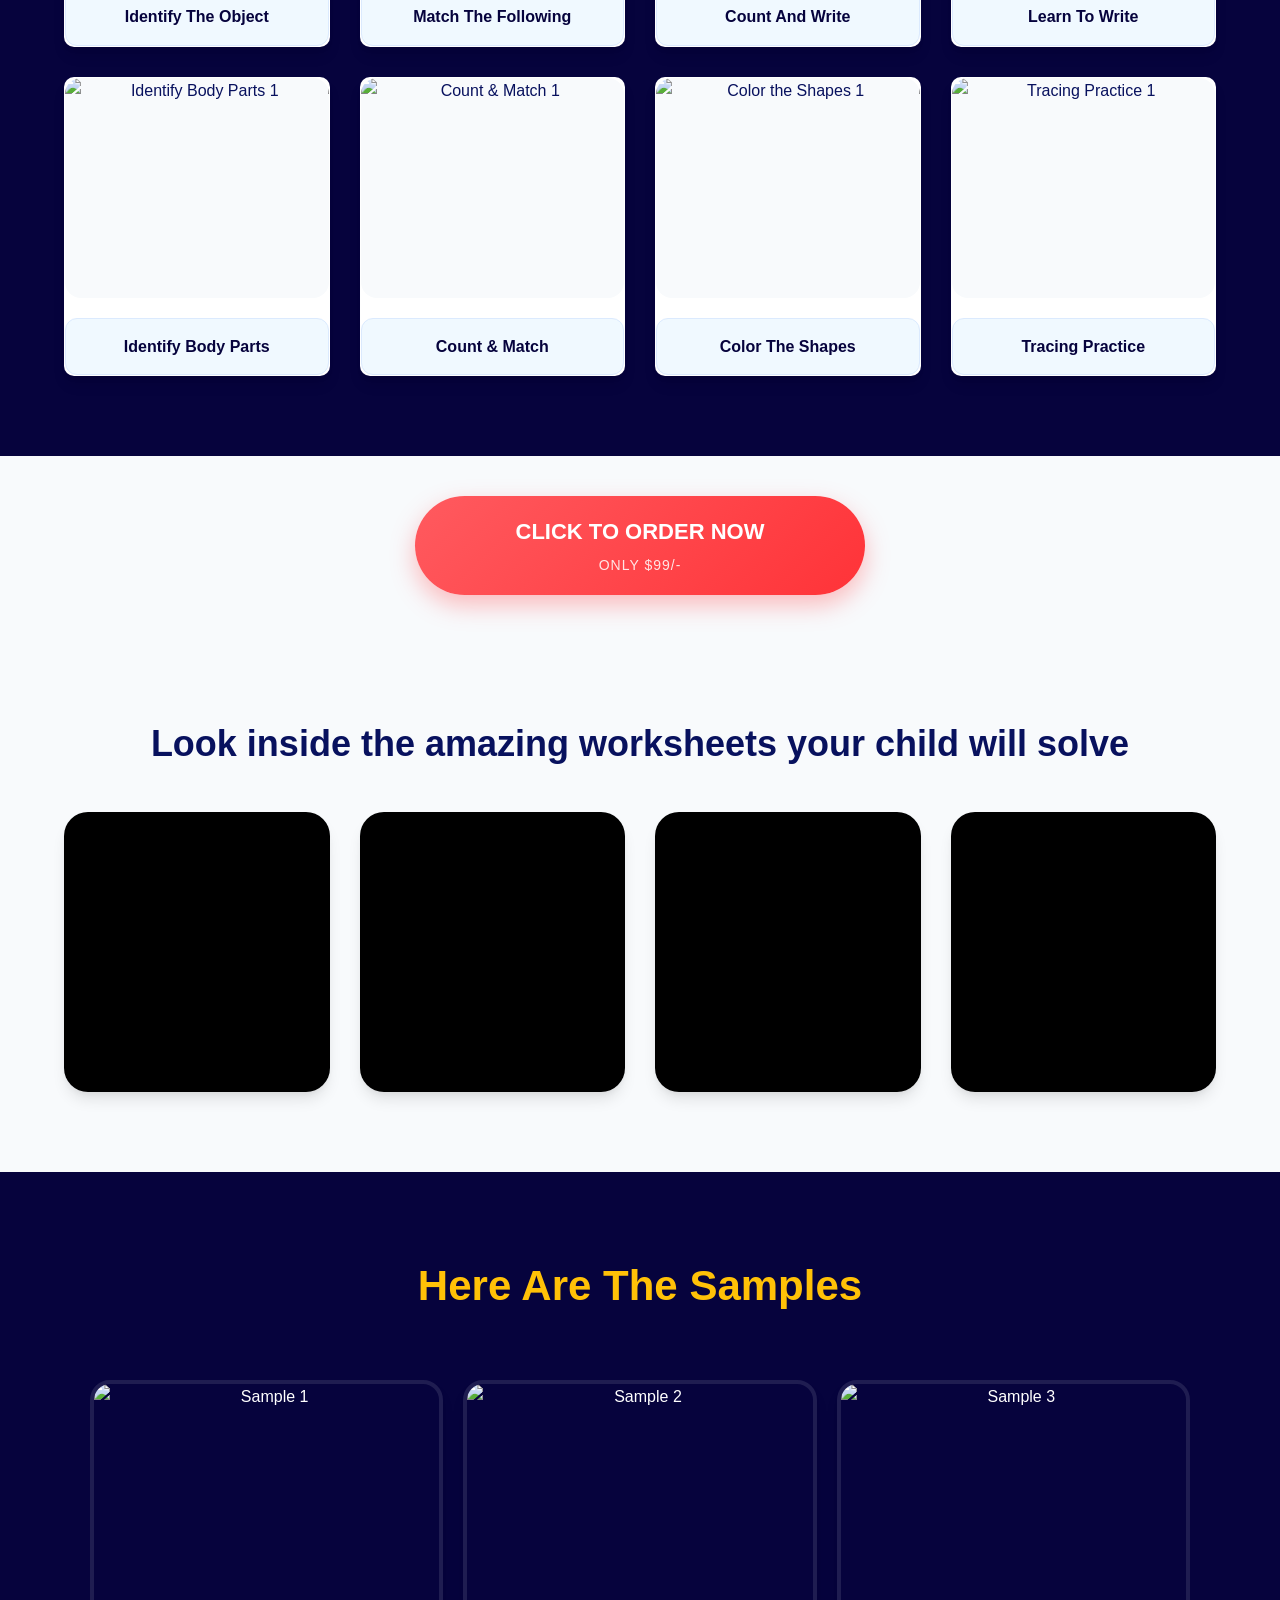
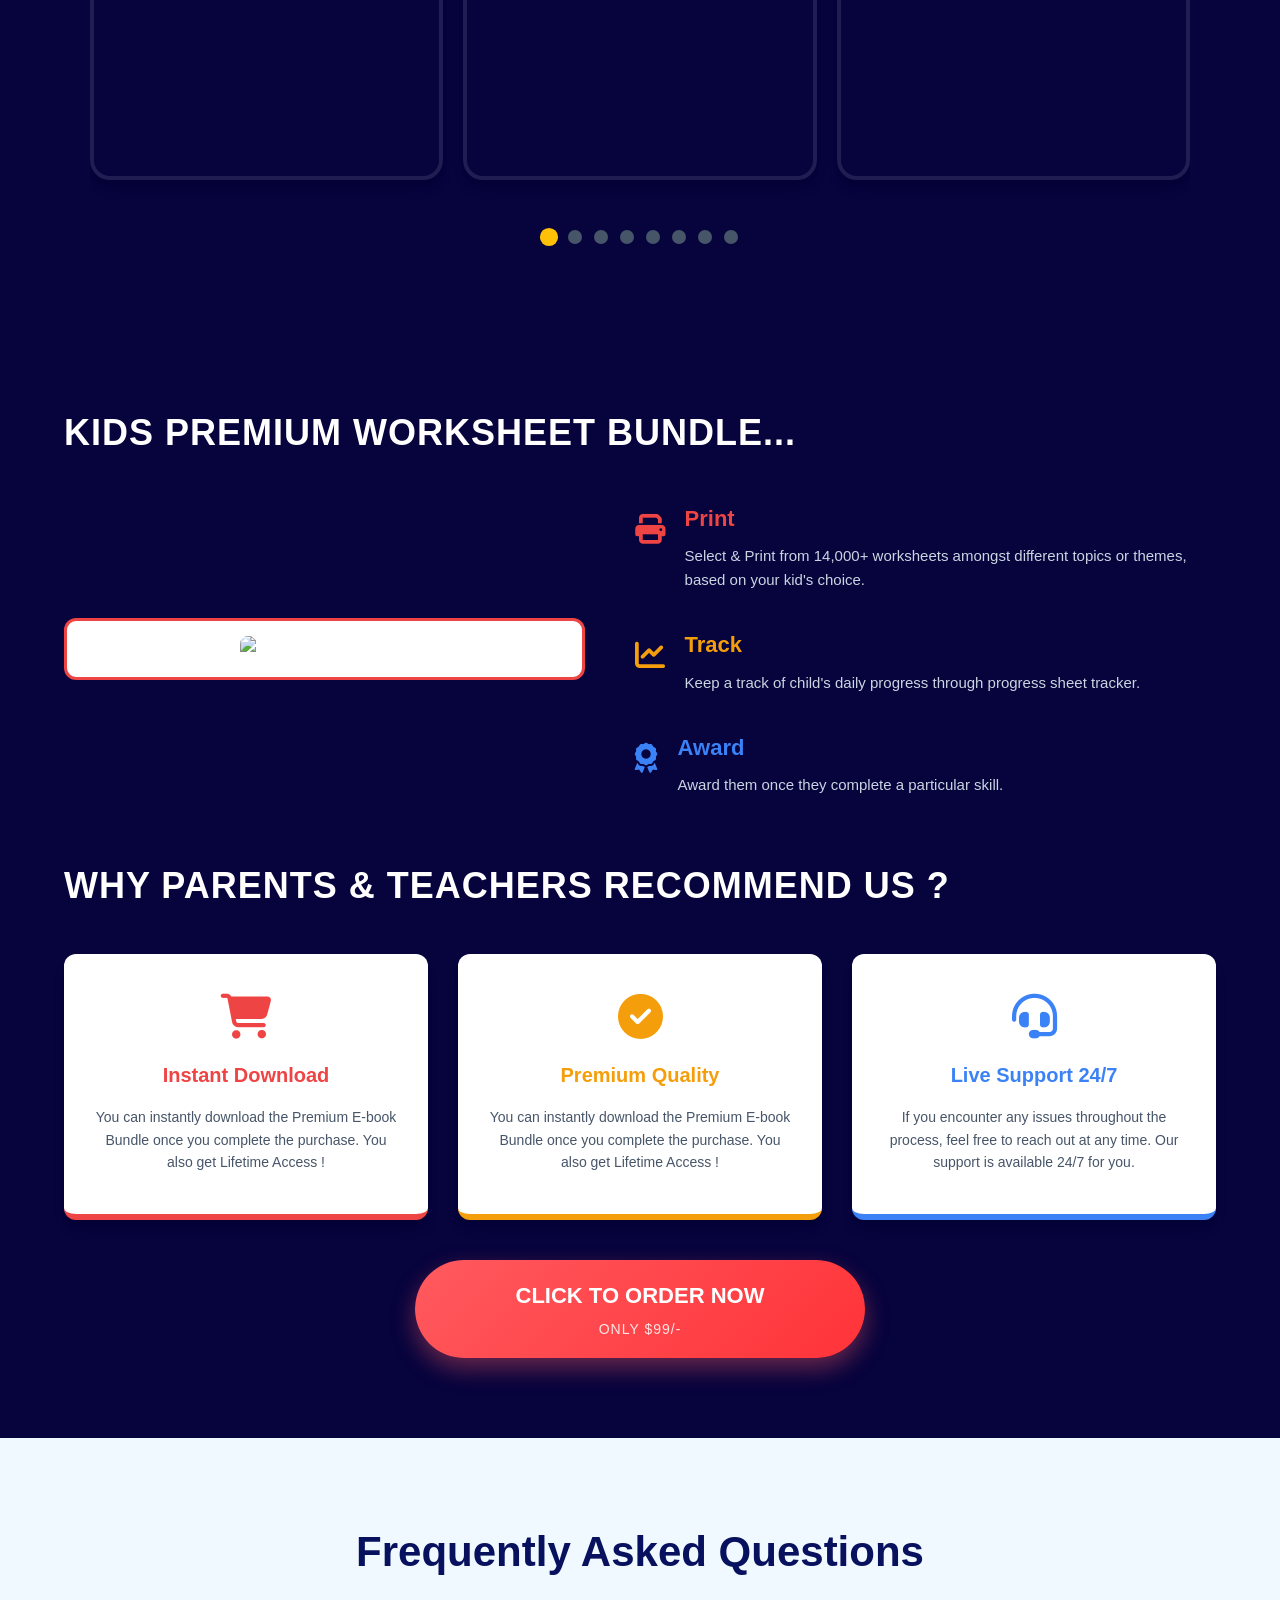
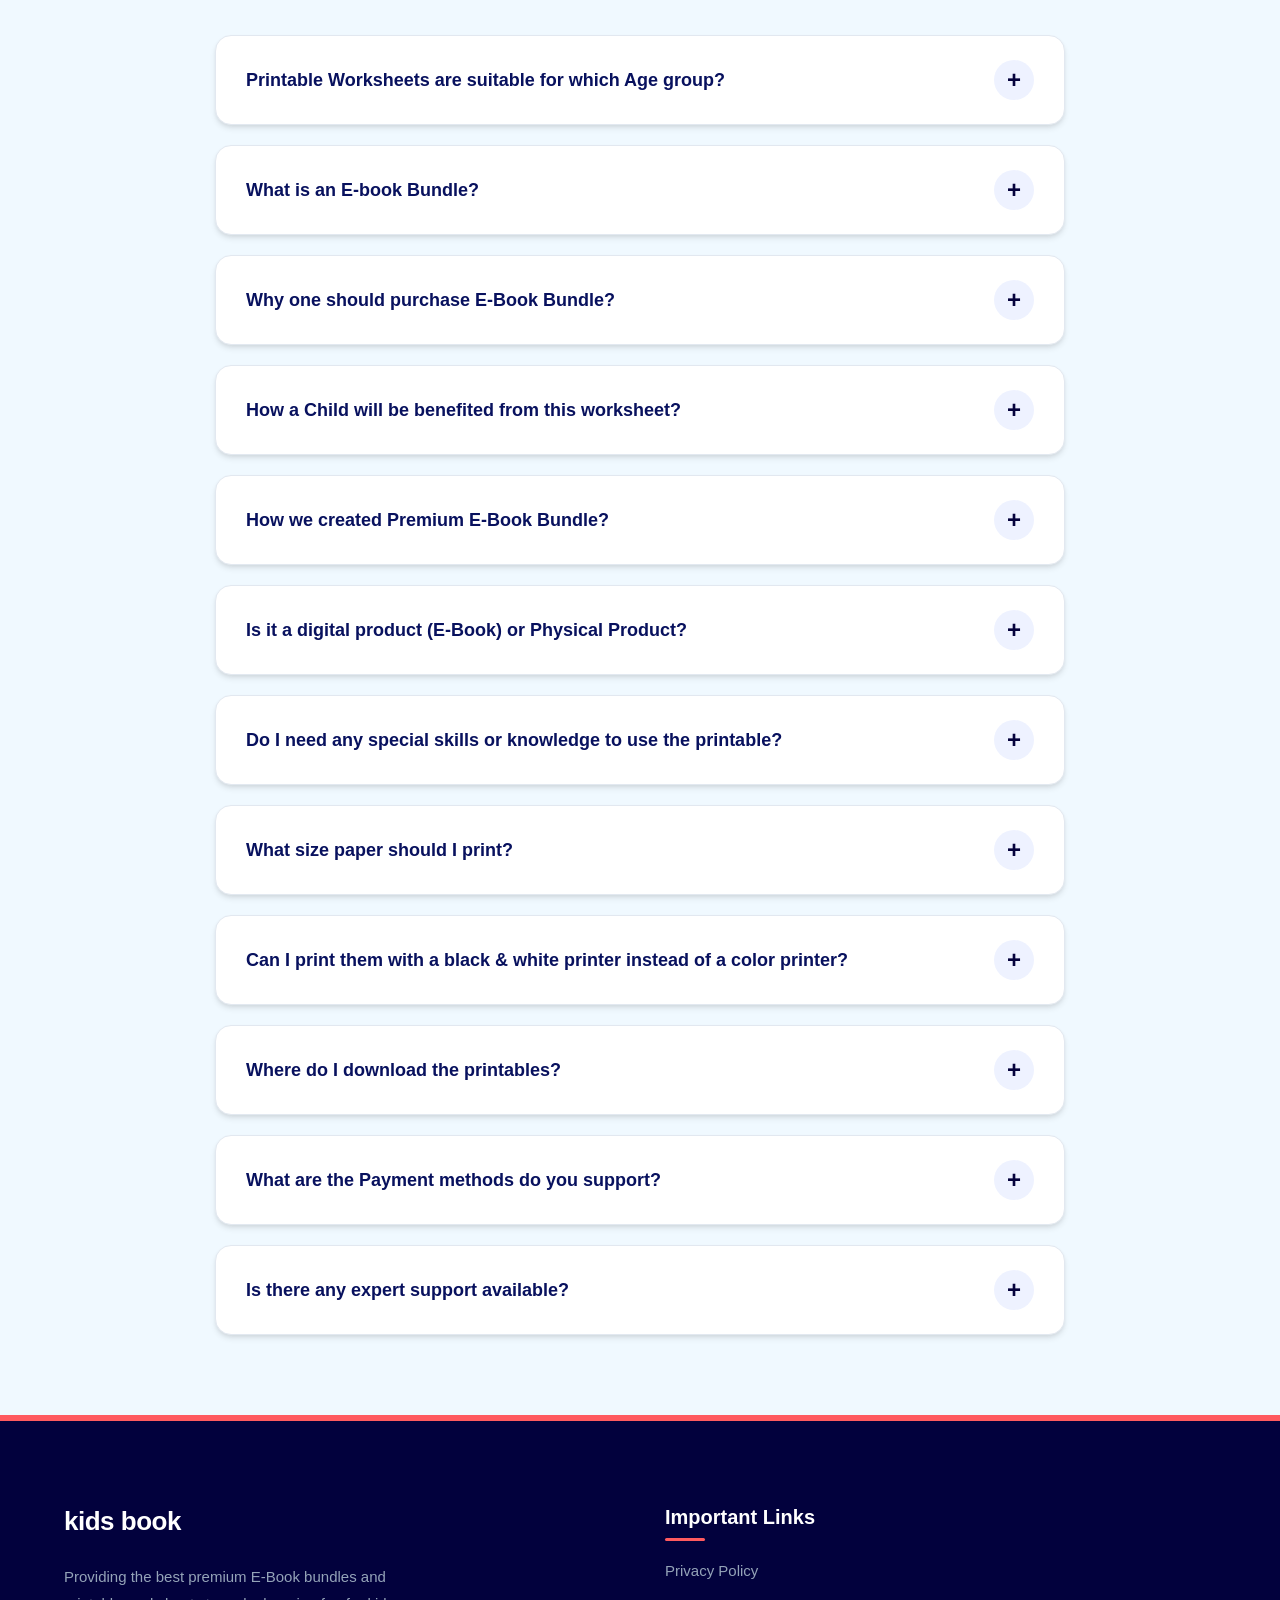
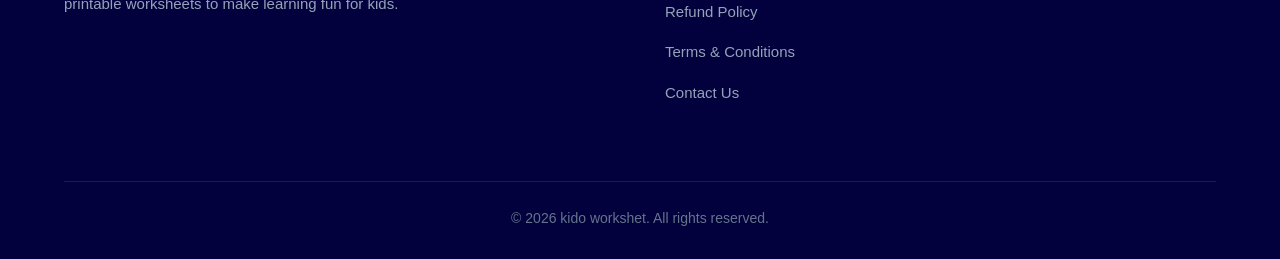
==== commit f610b651: "remove index fix nav" ====
--- a/frontend/index.html
+++ b/frontend/index.html
@@ -4,81 +4,436 @@
 <head>
     <meta charset="UTF-8">
     <meta name="viewport" content="width=device-width, initial-scale=1.0">
-    <title>Home - Kids Learning Materials</title>
-    <link href="https://fonts.googleapis.com/css2?family=Poppins:wght@400;600;800&display=swap" rel="stylesheet">
+    <title>Kids Learning Workbook</title>
+
     <link rel="stylesheet" href="https://cdnjs.cloudflare.com/ajax/libs/font-awesome/6.4.0/css/all.min.css">
-
-    <link rel="stylesheet" href="workbook.css">
+    <link rel="stylesheet" href="index.css">
     <link rel="stylesheet" href="footer-style.css">
 
-    <link rel="stylesheet" href="index.css">
 </head>
 
 <body>
-
     <nav class="top-nav">
         <a href="index.html" class="nav-brand" style="text-decoration: none;">📚 Kids Workbook</a>
-        <a href="#workbooks" class="nav-btn">Explore</a>
+        <a href="checkout.html" class="nav-btn">Order Now</a>
     </nav>
 
-    <section class="hero">
-        <h1>Unlock Your Child's True Potential</h1>
-        <p>Premium printable worksheets and activity bundles designed by experts to reduce screen time and boost brain
-            development.</p>
-        <a href="#workbooks" class="btn-main">Explore Workbooks <i class="fas fa-arrow-down"></i></a>
-    </section>
-
-    <section class="products-section" id="workbooks">
-        <h2 class="section-title">Our Premium Collections</h2>
-
-        <div class="product-grid" id="product-container">
-            <p style="font-size: 1.2rem; color: #555;">Loading amazing workbooks...</p>
-        </div>
-    </section>
-
-    <section class="features-home">
-        <div class="feature-item">
-            <i class="fas fa-download"></i>
-            <h4>Instant Access</h4>
-            <p>Download your PDF bundles instantly after secure payment. No waiting for shipping!</p>
-        </div>
-        <div class="feature-item">
-            <i class="fas fa-print"></i>
-            <h4>Print Anywhere</h4>
-            <p>Formatted for standard A4 paper. Print at home or your local print shop easily.</p>
-        </div>
-        <div class="feature-item">
-            <i class="fas fa-brain"></i>
-            <h4>Expert Designed</h4>
-            <p>Created with child psychologists to ensure maximum engagement and learning.</p>
-        </div>
-    </section>
-
-    <footer class="site-footer">
-        <div class="footer-container">
-            <div class="footer-brand">
-                <h3>kids bok</h3>
-                <p>Providing the best premium E-Book bundles and printable worksheets to make learning fun for kids.</p>
-            </div>
-
-            <div class="footer-links">
-                <h4>Important Links</h4>
-                <ul>
-                    <li><a href="privacy-policy.html">Privacy Policy</a></li>
-                    <li><a href="refund-policy.html">Refund Policy</a></li>
-                    <li><a href="terms-conditions.html">Terms & Conditions</a></li>
-                    <li><a href="contact-us.html">Contact Us</a></li>
-                </ul>
-            </div>
-        </div>
-
-        <div class="footer-bottom">
-            <p>&copy; 2026 kd bok. All rights reserved.</p>
-        </div>
-    </footer>
-
+    <div class="container">
+
+        <div class="hero-section">
+            <div class="hero-content">
+                <div class="hero-text">
+                    <h1>The Workbook Every Smart Parent Is Choosing for Their Kids</h1>
+                    <p>Specially designed activities that improve focus, creativity, and problem-solving skills in kids.</p>
+                    <p style="color: #cbd5e1; font-weight: bold;">Age group: 3 to 8 Years</p>
+                    <img src="kid.jpeg" alt="Kid Learning vs Mobile Screen"
+                        style="width: 100%; max-width: 450px; border-radius: 16px; margin-top: 25px; box-shadow: 0 10px 25px rgba(0,0,0,0.3); border: 4px solid rgba(255, 255, 255, 0.2);">
+                </div>
+                <img id="dynamic-hero-image" src="https://crevvo.com/wp-content/uploads/2024/02/14000-Kids-Worksheets.webp" alt="Kids Workbook" class="hero-image">
+            </div>
+        </div>
+
+        <div class="cta-container">
+            <a href="checkout.html" class="btn-red">
+                CLICK TO ORDER NOW<br>
+                <span class="dynamic-price" style="font-size: 14px; font-weight: normal;">Only $99/- </span>
+            </a>
+        </div>
+
+        <div class="benefit-title-wrapper">
+            <h2 class="benifit-titall">
+                HERE IS WHAT YOU ARE GOING TO GIVE YOUR CHILD
+            </h2>
+        </div>
+        <div class="features-section">
+
+            <div class="features-grid">
+                <div class="feature-box">
+                    <img src="https://placehold.co/50x50/dc2626/white?text=1" alt="Icon" class="feature-icon">
+                    <div class="feature-text">
+                        <h3>Develops Brain & Handwriting Skill</h3>
+                        <p>Engaging activities to help kids learn how to hold a pen and write beautifully.</p>
+                    </div>
+                </div>
+
+                <div class="feature-box">
+                    <img src="https://placehold.co/50x50/dc2626/white?text=2" alt="Icon" class="feature-icon">
+                    <div class="feature-text">
+                        <h3>Preparation for School Learning</h3>
+                        <p>Builds a strong foundation for nursery and primary schooling easily.</p>
+                    </div>
+                </div>
+
+                <div class="feature-box">
+                    <img src="https://placehold.co/50x50/dc2626/white?text=3" alt="Icon" class="feature-icon">
+                    <div class="feature-text">
+                        <h3>Reduces Screen Time</h3>
+                        <p>Keeps kids engaged in physical books instead of mobile phones or tablets.</p>
+                    </div>
+                </div>
+            </div>
+        </div>
+
+        <div class="cta-container">
+            <a href="checkout.html" class="btn-red">
+                CLICK TO ORDER NOW<br>
+                <span class="dynamic-price" style="font-size: 14px; font-weight: normal;">Only $99/- </span>
+            </a>
+        </div>
+
+        <div class="addiction-section-wrapper">
+            <div class="addiction-container">
+                <h2 class="addiction-title">DO YOU KNOW?</h2>
+                <p class="subtitle">Mobile Phone Addiction Can Have Many Negative Effects On Children, Including:</p>
+
+                <div class="effects-list">
+                    <div class="effect-item">
+                        <i class="fas fa-brain"></i>
+                        <p><strong>Mental health:</strong> Depression, anxiety, OCD, attention deficit disorder (ADD),
+                            and other psychological disorders</p>
+                    </div>
+                    <div class="effect-item">
+                        <i class="fas fa-book"></i>
+                        <p><strong>Academic performance:</strong> Poor grades and lower self-esteem.</p>
+                    </div>
+                    <div class="effect-item">
+                        <i class="fas fa-eye"></i>
+                        <p><strong>Sleep:</strong> Reduced sleep quality and sleep disturbances.</p>
+                    </div>
+                    <div class="effect-item">
+                        <i class="fas fa-users"></i>
+                        <p><strong>Social skills:</strong> Impaired social skills and slower social development.</p>
+                    </div>
+                    <div class="effect-item">
+                        <i class="fas fa-user-times"></i>
+                        <p><strong>Behavioral problems:</strong> Compulsive behaviors, hyperactivity, conduct problems,
+                            and emotional symptoms.</p>
+                    </div>
+                    <div class="effect-item">
+                        <i class="fas fa-heartbeat"></i>
+                        <p><strong>Physical health:</strong> Eye strain, headaches, neck pain, back pain, and obesity.
+                        </p>
+                    </div>
+                </div>
+
+                <p class="promo-text">
+                    We Help Parents Empower Their Kids with Expertly Designed Worksheets Covering Every Topic and
+                    Segment.<br>
+                    We Believe in <strong>Play, Practice, and Perform</strong> – Unlocking Your Child's True Potential.
+                </p>
+
+                <a href="checkout.html" class="btn-red">
+                    CLICK TO ORDER NOW<br>
+                    <span class="dynamic-price" style="font-size: 14px; font-weight: normal;">Only $99/- </span>
+                </a>
+            </div>
+        </div>
+        <section class="worksheet-section">
+            <h2 class="section-title">Inside This Kids Worksheet Bundle You Will Discover</h2>
+            <div class="cards-container">
+            </div>
+        </section>
+
+
+        <div class="cta-container">
+            <a href="checkout.html" class="btn-red">
+                CLICK TO ORDER NOW<br>
+                <span class="dynamic-price" style="font-size: 14px; font-weight: normal;">Only $99/- </span>
+            </a>
+        </div>
+
+        <div class="gallery-section">
+            <h2>Look inside the amazing worksheets your child will solve</h2>
+            <div class="grid-container">
+
+                <div class="grid-item">
+                    <video autoplay loop muted playsinline>
+                        <source src="https://www.w3schools.com/html/mov_bbb.mp4" type="video/mp4">
+                    </video>
+                </div>
+
+                <div class="grid-item">
+                    <video autoplay loop muted playsinline>
+                        <source src="https://www.w3schools.com/html/mov_bbb.mp4" type="video/mp4">
+                    </video>
+                </div>
+
+                <div class="grid-item">
+                    <video autoplay loop muted playsinline>
+                        <source src="https://www.w3schools.com/html/mov_bbb.mp4" type="video/mp4">
+                    </video>
+                </div>
+
+                <div class="grid-item">
+                    <video autoplay loop muted playsinline>
+                        <source src="https://www.w3schools.com/html/mov_bbb.mp4" type="video/mp4">
+                    </video>
+                </div>
+
+            </div>
+        </div>
+
+
+
+        <div class="carousel-section-wrapper">
+            <div class="carousel-section-container">
+                <h1>Here Are The Samples</h1>
+
+                <div class="carousel-wrapper">
+                    <div class="carousel-track" id="track">
+                    </div>
+                </div>
+
+                <div class="dots-container" id="dots">
+                    <div class="dot active" data-index="0"></div>
+                    <div class="dot" data-index="1"></div>
+                    <div class="dot" data-index="2"></div>
+                    <div class="dot" data-index="3"></div>
+                    <div class="dot" data-index="4"></div>
+                    <div class="dot" data-index="5"></div>
+                    <div class="dot" data-index="6"></div>
+                    <div class="dot" data-index="7"></div>
+                </div>
+
+
+            </div>
+        </div>
+        <div class="premium-bundle-section">
+            <div class="premium-container">
+                <h2 class="section-title text-white" style="margin-bottom: 40px;">Kids Premium Worksheet Bundle...</h2>
+
+                <div class="bundle-content">
+                    <div class="bundle-image-box">
+                        <img src="https://images.unsplash.com/photo-1706895040634-62055892cbbb?q=80&w=1170&auto=format&fit=crop&ixlib=rb-4.1.0&ixid=M3wxMjA3fDB8MHxwaG90by1wYWdlfHx8fGVufDB8fHx8fA%3D%3D"
+                            alt="Printable Worksheets" class="printer-img">
+                    </div>
+
+                    <div class="bundle-features">
+                        <div class="b-feature-item">
+                            <div class="b-icon print-icon"><i class="fas fa-print"></i></div>
+                            <div class="b-text">
+                                <h3 style="color: #EF4444;">Print</h3>
+                                <p>Select & Print from 14,000+ worksheets amongst different topics or themes, based on
+                                    your kid's choice.</p>
+                            </div>
+                        </div>
+                        <div class="b-feature-item">
+                            <div class="b-icon track-icon"><i class="fas fa-chart-line"></i></div>
+                            <div class="b-text">
+                                <h3 style="color: #F59E0B;">Track</h3>
+                                <p>Keep a track of child's daily progress through progress sheet tracker.</p>
+                            </div>
+                        </div>
+                        <div class="b-feature-item">
+                            <div class="b-icon award-icon"><i class="fas fa-award"></i></div>
+                            <div class="b-text">
+                                <h3 style="color: #3B82F6;">Award</h3>
+                                <p>Award them once they complete a particular skill.</p>
+                            </div>
+                        </div>
+                    </div>
+                </div>
+
+                <h2 class="section-title text-white why-title" style="margin-bottom: 40px; margin-top: 60px;">Why
+                    Parents & Teachers Recommend Us ?</h2>
+
+                <div class="recommend-grid">
+                    <div class="rec-card border-red">
+                        <i class="fas fa-shopping-cart rec-icon" style="color: #EF4444;"></i>
+                        <h3 style="color: #EF4444;">Instant Download</h3>
+                        <p>You can instantly download the Premium E-book Bundle once you complete the purchase. You also
+                            get Lifetime Access !</p>
+                    </div>
+                    <div class="rec-card border-yellow">
+                        <i class="fas fa-check-circle rec-icon" style="color: #F59E0B;"></i>
+                        <h3 style="color: #F59E0B;">Premium Quality</h3>
+                        <p>You can instantly download the Premium E-book Bundle once you complete the purchase. You also
+                            get Lifetime Access !</p>
+                    </div>
+                    <div class="rec-card border-blue">
+                        <i class="fas fa-headset rec-icon" style="color: #3B82F6;"></i>
+                        <h3 style="color: #3B82F6;">Live Support 24/7</h3>
+                        <p>If you encounter any issues throughout the process, feel free to reach out at any time. Our
+                            support is available 24/7 for you.</p>
+                    </div>
+                </div>
+            </div>
+            <div class="cta-container">
+                <a href="checkout.html" class="btn-red">
+                    CLICK TO ORDER NOW<br>
+                    <span class="dynamic-price" style="font-size: 14px; font-weight: normal;">Only $99/- </span>
+                </a>
+            </div>
+        </div>
+
+
+
+        <section class="faq-section">
+            <h2>Frequently Asked Questions</h2>
+
+            <div class="faq-container">
+                <div class="faq-item">
+                    <button class="faq-question">
+                        Printable Worksheets are suitable for which Age group?
+                        <span class="icon">+</span>
+                    </button>
+                    <div class="faq-answer">
+                        <p>Our printable worksheets are carefully designed for children between the ages of 3 to 10
+                            years, depending on the specific bundle you choose.</p>
+                    </div>
+                </div>
+
+                <div class="faq-item">
+                    <button class="faq-question">
+                        What is an E-book Bundle?
+                        <span class="icon">+</span>
+                    </button>
+                    <div class="faq-answer">
+                        <p>An E-book bundle is a collection of digital worksheets and activity books grouped together to
+                            provide comprehensive learning materials at a discounted price.</p>
+                    </div>
+                </div>
+
+                <div class="faq-item">
+                    <button class="faq-question">
+                        Why one should purchase E-Book Bundle?
+                        <span class="icon">+</span>
+                    </button>
+                    <div class="faq-answer">
+                        <p>It offers great value for money, provides instant access to hundreds of activities, and saves
+                            you the time of searching for individual learning resources.</p>
+                    </div>
+                </div>
+
+                <div class="faq-item">
+                    <button class="faq-question">
+                        How a Child will be benefited from this worksheet?
+                        <span class="icon">+</span>
+                    </button>
+                    <div class="faq-answer">
+                        <p>These worksheets help improve cognitive skills, motor skills, logic, and creativity through
+                            engaging and fun activities.</p>
+                    </div>
+                </div>
+
+                <div class="faq-item">
+                    <button class="faq-question">
+                        How we created Premium E-Book Bundle?
+                        <span class="icon">+</span>
+                    </button>
+                    <div class="faq-answer">
+                        <p>We collaborated with experienced educators and child psychologists to ensure every page is
+                            both fun and highly educational.</p>
+                    </div>
+                </div>
+
+                <div class="faq-item">
+                    <button class="faq-question">
+                        Is it a digital product (E-Book) or Physical Product?
+                        <span class="icon">+</span>
+                    </button>
+                    <div class="faq-answer">
+                        <p>This is purely a digital product. You will receive PDF files instantly upon purchase. No
+                            physical items will be shipped.</p>
+                    </div>
+                </div>
+
+                <div class="faq-item">
+                    <button class="faq-question">
+                        Do I need any special skills or knowledge to use the printable?
+                        <span class="icon">+</span>
+                    </button>
+                    <div class="faq-answer">
+                        <p>Not at all! You just need a basic PDF reader to open the files and a printer to print them
+                            out.</p>
+                    </div>
+                </div>
+
+                <div class="faq-item">
+                    <button class="faq-question">
+                        What size paper should I print?
+                        <span class="icon">+</span>
+                    </button>
+                    <div class="faq-answer">
+                        <p>All our printables are formatted for standard A4 size or US Letter size paper.</p>
+                    </div>
+                </div>
+
+                <div class="faq-item">
+                    <button class="faq-question">
+                        Can I print them with a black & white printer instead of a color printer?
+                        <span class="icon">+</span>
+                    </button>
+                    <div class="faq-answer">
+                        <p>Yes, absolutely! While colors make them more engaging, they are designed to be fully usable
+                            and clear even when printed in black and white.</p>
+                    </div>
+                </div>
+
+                <div class="faq-item">
+                    <button class="faq-question">
+                        Where do I download the printables?
+                        <span class="icon">+</span>
+                    </button>
+                    <div class="faq-answer">
+                        <p>After your purchase is complete, you will be redirected to a download page, and a backup link
+                            will also be sent to your registered email.</p>
+                    </div>
+                </div>
+
+                <div class="faq-item">
+                    <button class="faq-question">
+                        What are the Payment methods do you support?
+                        <span class="icon">+</span>
+                    </button>
+                    <div class="faq-answer">
+                        <p>We accept all major credit/debit cards, UPI, PayPal, and net banking options depending on
+                            your region.</p>
+                    </div>
+                </div>
+
+                <div class="faq-item">
+                    <button class="faq-question">
+                        Is there any expert support available?
+                        <span class="icon">+</span>
+                    </button>
+                    <div class="faq-answer">
+                        <p>Yes, we offer 24/7 email support for any technical issues regarding downloading or opening
+                            your files.</p>
+                    </div>
+                </div>
+            </div>
+        </section>
+
+        <footer class="site-footer">
+            <div class="footer-container">
+                <div class="footer-brand">
+                    <h3>kids book</h3>
+                    <p>Providing the best premium E-Book bundles and printable worksheets to make learning fun for kids.
+                    </p>
+                </div>
+
+                <div class="footer-links">
+                    <h4>Important Links</h4>
+                    <ul>
+                        <li><a href="privacy-policy.html">Privacy Policy</a></li>
+                        <li><a href="refund-policy.html">Refund Policy</a></li>
+                        <li><a href="terms-conditions.html">Terms & Conditions</a></li>
+                        <li><a href="contact-us.html">Contact Us</a></li>
+                    </ul>
+                </div>
+            </div>
+
+            <div class="footer-bottom">
+                <p>&copy; 2026 kido workshet. All rights reserved.</p>
+            </div>
+        </footer>
+
+    </div>
     <script src="config.js"></script>
-    <script src="index.js"></script>
+    <script src="index.js">
+    </script>
+
 </body>
 
 </html>
--- a/frontend/index.css
+++ b/frontend/index.css
@@ -1,173 +1,914 @@
-html {
-    scroll-behavior: smooth;
-}
-
-
-.hero {
-    background: linear-gradient(135deg, var(--c-dark) 0%, #1a252f 100%);
+:root {
+    --c-primary: #06033d;
+    --c-secondary: #10B981;
+    --c-action: #FF5A5F;
+    --c-action-hover: #E0484D;
+    --c-accent: #FFC107;
+    --c-dark: #08115e;
+    --c-text-gray: #475569;
+    --c-bg-light: #F8FAFC;
+    --c-bg-alt: #F0F9FF;
+    --c-white: #FFFFFF;
+    --shadow-sm: 0 4px 6px -1px rgba(0, 0, 0, 0.1), 0 2px 4px -1px rgba(0, 0, 0, 0.06);
+    --shadow-md: 0 10px 15px -3px rgba(0, 0, 0, 0.1), 0 4px 6px -2px rgba(0, 0, 0, 0.05);
+    --shadow-lg: 0 20px 25px -5px rgba(0, 0, 0, 0.1), 0 10px 10px -5px rgba(0, 0, 0, 0.04);
+}
+
+
+* {
+    margin: 0;
+    padding: 0;
+    box-sizing: border-box;
+    font-family: 'Poppins', 'Arial', sans-serif;
+}
+
+body {
+    background-color: var(--c-bg-light);
+    color: var(--c-dark);
+    line-height: 1.6;
+    overflow-x: hidden;
+}
+
+
+.top-nav {
+    display: flex;
+    justify-content: space-between;
+    align-items: center;
+    padding: 15px 5%;
+    
+    /* Yithe background color primary set kela ahe ani blur effect kadhun takla ahe */
+    background-color: var(--c-primary); 
+    
+    box-shadow: 0 4px 15px rgba(0, 0, 0, 0.2);
+    
+    position: sticky;
+    top: 0;
+    left: 0;
+    width: 100%;
+    z-index: 1000;
+}
+
+ /* chatgpt 
+.top-nav {
+    display: flex;
+    justify-content: space-between;
+    align-items: center;
+    padding: 15px 5%;
+    background-color: rgba(6, 3, 70, 0.50);
+    backdrop-filter: blur(12px);
+    -webkit-backdrop-filter: blur(12px);
+    box-shadow: 0 4px 15px rgba(0, 0, 0, 0.2);
+    
+    position: sticky;
+    top: 0;
+    left: 0;
+    width: 100%;
+    z-index: 1000;
+    
+    transform: translateZ(0);
+    -webkit-transform: translateZ(0);
+    will-change: transform, backdrop-filter;
+}
+*/
+
+
+.nav-brand {
+    font-size: 24px;
+    font-weight: 800;
     color: var(--c-white);
-    padding: 80px 5%;
-    text-align: center;
-}
-
-.hero h1 {
-    font-size: 3rem;
-    color: var(--c-accent);
-    margin-bottom: 20px;
-}
-
-.hero p {
-    font-size: 1.2rem;
-    max-width: 600px;
-    margin: 0 auto 30px auto;
-    line-height: 1.6;
-    color: #d1d8e0;
-}
-
-.btn-main {
+    letter-spacing: -0.5px;
+}
+
+.nav-btn {
     background-color: var(--c-action);
     color: var(--c-white);
-    padding: 15px 35px;
-    font-size: 1.1rem;
-    font-weight: bold;
-    border-radius: 8px;
+    padding: 10px 24px;
+    text-decoration: none;
+    border-radius: 50px;
+    font-weight: 700;
+    transition: all 0.3s ease;
+    box-shadow: 0 4px 10px rgba(255, 90, 95, 0.3);
+}
+
+.nav-btn:hover {
+    background-color: var(--c-action-hover);
+    transform: translateY(-2px);
+    box-shadow: 0 6px 15px rgba(255, 90, 95, 0.4);
+}
+
+.container {
+    max-width: 100%;
+    margin: 0 auto;
+    background-color: var(--c-bg-light);
+}
+
+
+.hero-section {
+    background: linear-gradient(135deg, var(--c-primary) 0%, #04115f 100%);
+    color: var(--c-white);
+    padding: 80px 5% 100px;
+    text-align: center;
+    position: relative;
+    overflow: hidden;
+}
+
+.hero-section::after {
+    content: '';
+    position: absolute;
+    bottom: -50px;
+    left: 0;
+    width: 100%;
+    height: 100px;
+    background: var(--c-bg-light);
+    clip-path: ellipse(60% 100px at 50% 100%);
+}
+
+.hero-content {
+    display: flex;
+    flex-direction: column;
+    align-items: center;
+    gap: 40px;
+    position: relative;
+    z-index: 2;
+    max-width: 1200px;
+    margin: 0 auto;
+}
+
+.hero-text {
+    max-width: 700px;
+}
+
+.hero-section h1 {
+    color: var(--c-accent);
+    font-size: clamp(32px, 5vw, 48px);
+    font-weight: 800;
+    line-height: 1.2;
+    margin-bottom: 20px;
+    text-shadow: 0 2px 4px rgba(0, 0, 0, 0.2);
+}
+
+.hero-section p {
+    font-size: 18px;
+    line-height: 1.6;
+    margin-bottom: 15px;
+    color: #E0E7FF;
+}
+
+.hero-image {
+    width: 100%;
+    max-width: 450px;
+    border-radius: 24px;
+    border: 6px solid rgba(255, 255, 255, 0.2);
+    box-shadow: var(--shadow-lg);
+    transform: rotate(-2deg);
+    transition: transform 0.3s ease;
+}
+
+.hero-image:hover {
+    transform: rotate(0deg) scale(1.02);
+}
+
+
+.cta-container {
+    padding: 40px 20px;
+    background-color: transparent;
+    text-align: center;
+    position: relative;
+    z-index: 10;
+}
+
+.btn-red {
+    background: linear-gradient(135deg, var(--c-action) 0%, #FF3338 100%);
+    color: var(--c-white);
+    text-decoration: none;
     display: inline-block;
-    transition: transform 0.3s, background 0.3s;
-    box-shadow: 0 4px 15px rgba(231, 76, 60, 0.4);
-    text-decoration: none;
-}
-
-.btn-main:hover {
-    background-color: var(--c-action-hover);
-    transform: translateY(-3px);
-}
-
-.products-section {
-    padding: 60px 5%;
+    padding: 18px 40px;
+    max-width: 450px;
+    width: 100%;
+    font-size: 22px;
+    font-weight: 800;
+    border-radius: 50px;
+    border: none;
+    box-shadow: 0 10px 25px rgba(255, 90, 95, 0.4);
+    cursor: pointer;
+    transition: all 0.3s cubic-bezier(0.175, 0.885, 0.32, 1.275);
+    animation: pulse-btn 2s infinite;
+}
+
+.btn-red:hover {
+    transform: translateY(-5px) scale(1.03);
+    box-shadow: 0 15px 35px rgba(255, 90, 95, 0.5);
+    background: linear-gradient(135deg, #FF3338 0%, var(--c-action) 100%);
+}
+
+.btn-red .dynamic-price {
+    display: block;
+    margin-top: 5px;
+    font-size: 15px;
+    font-weight: 600;
+    color: #FFE5E5;
+    text-transform: uppercase;
+    letter-spacing: 1px;
+}
+
+@keyframes pulse-btn {
+    0% {
+        box-shadow: 0 0 0 0 rgba(255, 90, 95, 0.7);
+    }
+
+    70% {
+        box-shadow: 0 0 0 15px rgba(255, 90, 95, 0);
+    }
+
+    100% {
+        box-shadow: 0 0 0 0 rgba(255, 90, 95, 0);
+    }
+}
+
+
+.benefit-title-wrapper {
+    padding: 60px 20px 20px;
     text-align: center;
-    background-color: var(--c-bg-light);
-}
-
-.section-title {
-    font-size: 2.2rem;
-    margin-bottom: 40px;
+    background-color: var(--c-bg-alt);
+}
+
+.benifit-titall {
     color: var(--c-dark);
-}
-
-.product-grid {
+    font-size: clamp(24px, 4vw, 36px);
+    font-weight: 800;
+    position: relative;
+    display: inline-block;
+}
+
+.benifit-titall::after {
+    content: '';
+    position: absolute;
+    width: 60%;
+    height: 4px;
+    background-color: var(--c-accent);
+    bottom: -10px;
+    left: 20%;
+    border-radius: 2px;
+}
+
+.features-section {
+    padding: 40px 5% 80px;
+    background-color: var(--c-bg-alt);
+}
+
+.features-grid {
     display: grid;
-    grid-template-columns: repeat(auto-fit, minmax(280px, 350px));
-    justify-content: center;
+    grid-template-columns: repeat(auto-fit, minmax(300px, 1fr));
     gap: 30px;
     max-width: 1200px;
     margin: 0 auto;
 }
 
-.product-card {
+.feature-box {
+    background-color: var(--c-white);
+    padding: 30px;
+    border-radius: 24px;
+    display: flex;
+    align-items: flex-start;
+    box-shadow: var(--shadow-md);
+    border: 2px solid transparent;
+    transition: all 0.3s ease;
+    position: relative;
+    overflow: hidden;
+}
+
+.feature-box::before {
+    content: '';
+    position: absolute;
+    top: 0;
+    left: 0;
+    width: 6px;
+    height: 100%;
+    background-color: var(--c-secondary);
+}
+
+.feature-box:hover {
+    transform: translateY(-5px);
+    box-shadow: var(--shadow-lg);
+    border-color: rgba(16, 185, 129, 0.2);
+}
+
+.feature-icon {
+    width: 60px;
+    height: 60px;
+    margin-right: 20px;
+    border-radius: 16px;
+    object-fit: contain;
+    background: #F0FDF4;
+    padding: 10px;
+}
+
+.feature-text h3 {
+    font-size: 20px;
+    font-weight: 700;
+    color: var(--c-dark);
+    margin-bottom: 10px;
+}
+
+.feature-text p {
+    font-size: 15px;
+    color: var(--c-text-gray);
+    line-height: 1.6;
+}
+
+
+.addiction-section-wrapper {
+    background: linear-gradient(to right, #FFF1F2, #FFE4E6);
+    color: var(--c-dark);
+    display: flex;
+    justify-content: center;
+    padding: 80px 5%;
+}
+
+.addiction-container {
+    max-width: 900px;
+    text-align: center;
+    width: 100%;
+    background: var(--c-white);
+    padding: 50px;
+    border-radius: 30px;
+    box-shadow: var(--shadow-lg);
+    border-top: 8px solid var(--c-action);
+}
+
+.addiction-container h2.addiction-title {
+    font-size: clamp(28px, 4vw, 42px);
+    font-weight: 900;
+    margin-bottom: 15px;
+    color: var(--c-action);
+    text-transform: uppercase;
+}
+
+.addiction-container .subtitle {
+    font-size: 18px;
+    font-weight: 600;
+    color: var(--c-text-gray);
+    margin-bottom: 40px;
+}
+
+.effects-list {
+    display: grid;
+    grid-template-columns: repeat(auto-fit, minmax(280px, 1fr));
+    gap: 20px;
+    margin-bottom: 40px;
+}
+
+.effect-item {
+    background: var(--c-bg-light);
+    color: var(--c-dark);
+    display: flex;
+    align-items: flex-start;
+    padding: 20px;
+    text-align: left;
+    font-size: 15px;
+    border-radius: 16px;
+    box-shadow: var(--shadow-sm);
+    transition: transform 0.2s;
+    border: 1px solid #FEE2E2;
+}
+
+.effect-item:hover {
+    transform: translateY(-3px);
+    background: #FEF2F2;
+}
+
+.effect-item i {
+    width: 40px;
+    font-size: 24px;
+    color: var(--c-action);
+    margin-top: 2px;
+}
+
+.promo-text {
+    font-size: 18px;
+    line-height: 1.6;
+    color: var(--c-text-gray);
+    margin-bottom: 30px;
+    background: #F0FDF4;
+    padding: 20px;
+    border-radius: 16px;
+    border: 2px dashed var(--c-secondary);
+}
+
+.promo-text strong {
+    color: var(--c-secondary);
+    font-weight: 800;
+}
+
+
+.worksheet-section {
+    background-color: #06033d;
+    padding: 80px 5%;
+    text-align: center;
+}
+
+.section-title {
+    color: var(--c-accent);
+    font-size: clamp(24px, 4vw, 36px);
+    font-weight: 800;
+    text-transform: uppercase;
+    margin-bottom: 50px;
+    letter-spacing: 1px;
+}
+
+.cards-container,
+.grid-container {
+    display: grid;
+    grid-template-columns: repeat(4, 1fr);
+    gap: 30px;
+    max-width: 1200px;
+    margin: 0 auto;
+}
+
+.card {
+    background-color: var(--c-white);
+    width: 100%;
+    padding: 1px;
+    border-radius: 10px;
+    box-shadow: var(--shadow-md);
+    display: flex;
+    flex-direction: column;
+    transition: transform 0.3s ease;
+}
+
+.card:hover {
+    transform: translateY(-10px);
+    box-shadow: var(--shadow-lg);
+}
+
+.image-container {
+    width: 100%;
+    height: 220px;
+    border-radius: 16px;
+    background-color: var(--c-bg-light);
+    overflow: hidden;
+    position: relative;
+}
+
+.image-slider {
+    display: flex;
+    width: 300%;
+    height: 100%;
+    transition: transform 0.5s ease-in-out;
+}
+
+.image-slider img {
+    width: 33.333%;
+    height: 100%;
+    object-fit: cover;
+}
+
+.card-label {
+    background-color: var(--c-bg-alt);
+    color: var(--c-primary);
+    padding: 15px;
+    font-size: 16px;
+    font-weight: 800;
+    border-radius: 12px;
+    text-transform: capitalize;
+    margin-top: 20px;
+    border: 1px solid #DBEAFE;
+}
+
+
+.gallery-section {
+    padding: 80px 5%;
+    text-align: center;
+    background-color: var(--c-bg-light);
+}
+
+.gallery-section h2 {
+    font-size: clamp(24px, 4vw, 36px);
+    font-weight: 800;
+    margin-bottom: 40px;
+    color: var(--c-dark);
+}
+
+.grid-item {
+    width: 100%;
+    height: 280px;
+    border-radius: 24px;
+    border: none;
+    box-shadow: var(--shadow-md);
+    overflow: hidden;
+    background: #000;
+}
+
+.grid-item video,
+.grid-item iframe {
+    width: 100%;
+    height: 100%;
+    object-fit: cover;
+    pointer-events: none;
+    opacity: 0.9;
+    transition: opacity 0.3s;
+}
+
+.grid-item:hover video {
+    opacity: 1;
+}
+
+
+.carousel-section-wrapper {
+    background: #06033d;
+    color: var(--c-white);
+    display: flex;
+    justify-content: center;
+    align-items: center;
+    padding: 80px 5%;
+}
+
+.carousel-section-container {
+    width: 100%;
+    max-width: 1100px;
+    text-align: center;
+}
+
+.carousel-section-container h1 {
+    font-size: clamp(28px, 4vw, 42px);
+    margin-bottom: 40px;
+    font-weight: 800;
+    color: var(--c-accent);
+}
+
+.carousel-wrapper {
+    overflow: hidden;
+    width: 100%;
+    position: relative;
+    padding: 20px 0;
+}
+
+.carousel-track {
+    display: flex;
+    gap: 20px;
+    transition: transform 0.5s cubic-bezier(0.25, 1, 0.5, 1);
+    transform: translateX(0);
+}
+
+.carousel-card {
+    background-color: transparent;
+    min-width: calc(33.333% - 13.33px);
+    height: 400px;
+    border-radius: 20px;
+    padding: 0;
+    display: flex;
+    align-items: center;
+    border: 4px solid rgba(255, 255, 255, 0.1);
+    box-shadow: var(--shadow-md);
+    overflow: hidden;
+    transition: transform 0.3s;
+}
+
+.carousel-card:hover {
+    transform: scale(1.03);
+    border-color: var(--c-accent);
+}
+
+.carousel-image {
+    width: 100%;
+    height: 100%;
+    object-fit: cover;
+}
+
+.dots-container {
+    display: flex;
+    justify-content: center;
+    gap: 12px;
+    margin: 30px 0 40px;
+}
+
+.dot {
+    width: 14px;
+    height: 14px;
+    background-color: var(--c-text-gray);
+    border-radius: 50%;
+    cursor: pointer;
+    transition: all 0.3s;
+}
+
+.dot.active {
+    background-color: var(--c-accent);
+    transform: scale(1.3);
+}
+
+
+.faq-section {
+    padding: 80px 5%;
+    background-color: var(--c-bg-alt);
+    display: flex;
+    flex-direction: column;
+    align-items: center;
+}
+
+.faq-section h2 {
+    color: var(--c-dark);
+    font-size: clamp(28px, 4vw, 42px);
+    font-weight: 800;
+    margin-bottom: 50px;
+    text-align: center;
+}
+
+.faq-container {
+    width: 100%;
+    max-width: 850px;
+    display: flex;
+    flex-direction: column;
+    gap: 20px;
+}
+
+.faq-item {
+    background-color: var(--c-white);
+    border-radius: 16px;
+    overflow: hidden;
+    box-shadow: var(--shadow-sm);
+    border: 1px solid #E2E8F0;
+    transition: box-shadow 0.3s ease;
+}
+
+.faq-item:hover {
+    box-shadow: var(--shadow-md);
+}
+
+.faq-question {
+    width: 100%;
+    text-align: left;
+    background: none;
+    border: none;
+    padding: 24px 30px;
+    font-size: 18px;
+    color: var(--c-dark);
+    font-weight: 700;
+    cursor: pointer;
+    display: flex;
+    justify-content: space-between;
+    align-items: center;
+    transition: background-color 0.3s ease;
+}
+
+.faq-question:hover {
+    background-color: #F8FAFC;
+}
+
+.faq-question .icon {
+    font-size: 24px;
+    color: var(--c-primary);
+    transition: transform 0.4s cubic-bezier(0.175, 0.885, 0.32, 1.275);
+    background: #EEF2FF;
+    width: 40px;
+    height: 40px;
+    display: flex;
+    align-items: center;
+    justify-content: center;
+    border-radius: 50%;
+}
+
+.faq-question.active .icon {
+    transform: rotate(45deg);
+    background: var(--c-action);
+    color: white;
+}
+
+.faq-answer {
+    max-height: 0;
+    overflow: hidden;
+    transition: max-height 0.4s ease-out;
+    background-color: var(--c-white);
+}
+
+.faq-answer p {
+    padding: 0 30px 24px 30px;
+    font-size: 16px;
+    color: var(--c-text-gray);
+    line-height: 1.7;
+}
+
+
+.premium-bundle-section {
+    background: #06033d;
+    padding: 40px 5%;
+    color: var(--c-white);
+}
+
+.premium-container {
+    max-width: 1200px;
+    margin: 0 auto;
+}
+
+.text-white {
+    color: var(--c-white) !important;
+}
+
+.bundle-content {
+    display: flex;
+    flex-wrap: wrap;
+    align-items: center;
+    gap: 50px;
+}
+
+.bundle-image-box {
+    flex: 1;
+    min-width: 300px;
+    background: var(--c-white);
+    padding: 15px;
+    border-radius: 12px;
+    border: 3px solid #EF4444;
+    text-align: center;
+}
+
+.printer-img {
+    width: 100%;
+    max-width: 400px;
+    height: auto;
+    border-radius: 8px;
+}
+
+.bundle-features {
+    flex: 1.2;
+    min-width: 300px;
+    display: flex;
+    flex-direction: column;
+    gap: 35px;
+}
+
+.b-feature-item {
+    display: flex;
+    gap: 20px;
+    align-items: flex-start;
+}
+
+.b-icon {
+    font-size: 30px;
+    margin-top: 5px;
+}
+
+.print-icon {
+    color: #EF4444;
+}
+
+.track-icon {
+    color: #F59E0B;
+}
+
+.award-icon {
+    color: #3B82F6;
+}
+
+.b-text h3 {
+    font-size: 22px;
+    font-weight: 800;
+    margin-bottom: 8px;
+}
+
+.b-text p {
+    color: #CBD5E1;
+    font-size: 15px;
+    line-height: 1.6;
+}
+
+.recommend-grid {
+    display: grid;
+    grid-template-columns: repeat(auto-fit, minmax(280px, 1fr));
+    gap: 30px;
+}
+
+.rec-card {
     background: var(--c-white);
     border-radius: 12px;
-    overflow: hidden;
-    box-shadow: 0 5px 15px rgba(0, 0, 0, 0.05);
-    transition: transform 0.3s;
-    border: 1px solid #eaeaea;
-    display: flex;
-    flex-direction: column;
-    text-align: left;
-}
-
-.product-card:hover {
-    transform: translateY(-10px);
-    box-shadow: 0 8px 25px rgba(0, 0, 0, 0.1);
-}
-
-.product-img {
-    width: 100%;
-    height: 220px;
-    object-fit: cover;
-    border-bottom: 3px solid var(--c-accent);
-}
-
-.product-info {
-    padding: 20px;
-    display: flex;
-    flex-direction: column;
-    flex-grow: 1;
-}
-
-.product-info h3 {
-    font-size: 1.3rem;
-    margin-bottom: 10px;
-    color: var(--c-dark);
-}
-
-.product-info p {
+    padding: 40px 30px;
+    text-align: center;
+    box-shadow: var(--shadow-md);
+    transition: transform 0.3s ease;
+}
+
+.rec-card:hover {
+    transform: translateY(-5px);
+}
+
+.rec-card.border-red {
+    border-bottom: 6px solid #EF4444;
+}
+
+.rec-card.border-yellow {
+    border-bottom: 6px solid #F59E0B;
+}
+
+.rec-card.border-blue {
+    border-bottom: 6px solid #3B82F6;
+}
+
+.rec-icon {
+    font-size: 45px;
+    margin-bottom: 20px;
+}
+
+.rec-card h3 {
+    font-size: 20px;
+    font-weight: 800;
+    margin-bottom: 15px;
+}
+
+.rec-card p {
     color: var(--c-text-gray);
-    font-size: 0.95rem;
-    margin-bottom: 20px;
-    line-height: 1.5;
-    flex-grow: 1;
-}
-
-.price-row {
-    display: flex;
-    justify-content: space-between;
-    align-items: center;
-    margin-top: auto;
-}
-
-.price {
-    font-size: 1.4rem;
-    font-weight: 800;
-    color: var(--c-dark);
-}
-
-.btn-view {
-    background: var(--c-dark);
-    color: var(--c-white);
-    padding: 10px 20px;
-    border-radius: 6px;
-    font-weight: 600;
-    transition: 0.3s;
-    text-decoration: none;
-}
-
-.btn-view:hover {
-    background: var(--c-action);
-}
-
-.features-home {
-    background-color: var(--c-white);
-    padding: 60px 5%;
-    display: grid;
-    grid-template-columns: repeat(auto-fit, minmax(250px, 1fr));
-    gap: 30px;
-    text-align: center;
-    border-top: 1px solid #eaeaea;
-}
-
-.feature-item i {
-    font-size: 3rem;
-    color: var(--c-action);
-    margin-bottom: 15px;
-}
-
-.feature-item h4 {
-    font-size: 1.2rem;
-    margin-bottom: 10px;
-    color: var(--c-dark);
-}
-
-.feature-item p {
-    color: var(--c-text-gray);
-    font-size: 0.95rem;
+    font-size: 14px;
+    line-height: 1.6;
+}
+
+@media (min-width: 1024px) {
+    .hero-content {
+        flex-direction: row;
+        text-align: left;
+        justify-content: space-between;
+    }
+
+    .hero-text {
+        margin-right: 40px;
+    }
+
+    .hero-section::after {
+        clip-path: ellipse(70% 120px at 50% 100%);
+    }
+}
+
+@media (max-width: 1024px) {
+
+    .cards-container,
+    .grid-container {
+        grid-template-columns: repeat(3, 1fr);
+    }
 }
 
 @media (max-width: 768px) {
-    .hero h1 {
-        font-size: 2.2rem;
-    }
-}
-
-#workbooks {
-    scroll-margin-top: 90px;
+
+    .cards-container,
+    .grid-container {
+        grid-template-columns: repeat(2, 1fr);
+    }
+
+    .carousel-card {
+        min-width: calc(50% - 10px);
+    }
+
+    .addiction-container {
+        padding: 30px 20px;
+    }
+
+    .top-nav {
+        padding: 15px 20px;
+    }
+
+    .btn-red {
+        font-size: 18px;
+        padding: 15px 30px;
+    }
+}
+
+@media (max-width: 600px) {
+
+    .cards-container,
+    .grid-container {
+        grid-template-columns: 1fr;
+    }
+
+    .image-container {
+        height: 260px;
+    }
+
+    .hero-section {
+        padding: 60px 20px 80px;
+    }
+}
+
+@media (max-width: 480px) {
+    .carousel-card {
+        min-width: 100%;
+    }
+
+    .faq-question {
+        font-size: 16px;
+        padding: 20px;
+    }
+
+    .feature-box {
+        flex-direction: column;
+        text-align: center;
+        align-items: center;
+    }
+
+    .feature-icon {
+        margin: 0 0 15px 0;
+    }
+
+    .effect-item {
+        flex-direction: column;
+        text-align: center;
+    }
+
+    .effect-item i {
+        margin-bottom: 10px;
+    }
 }
